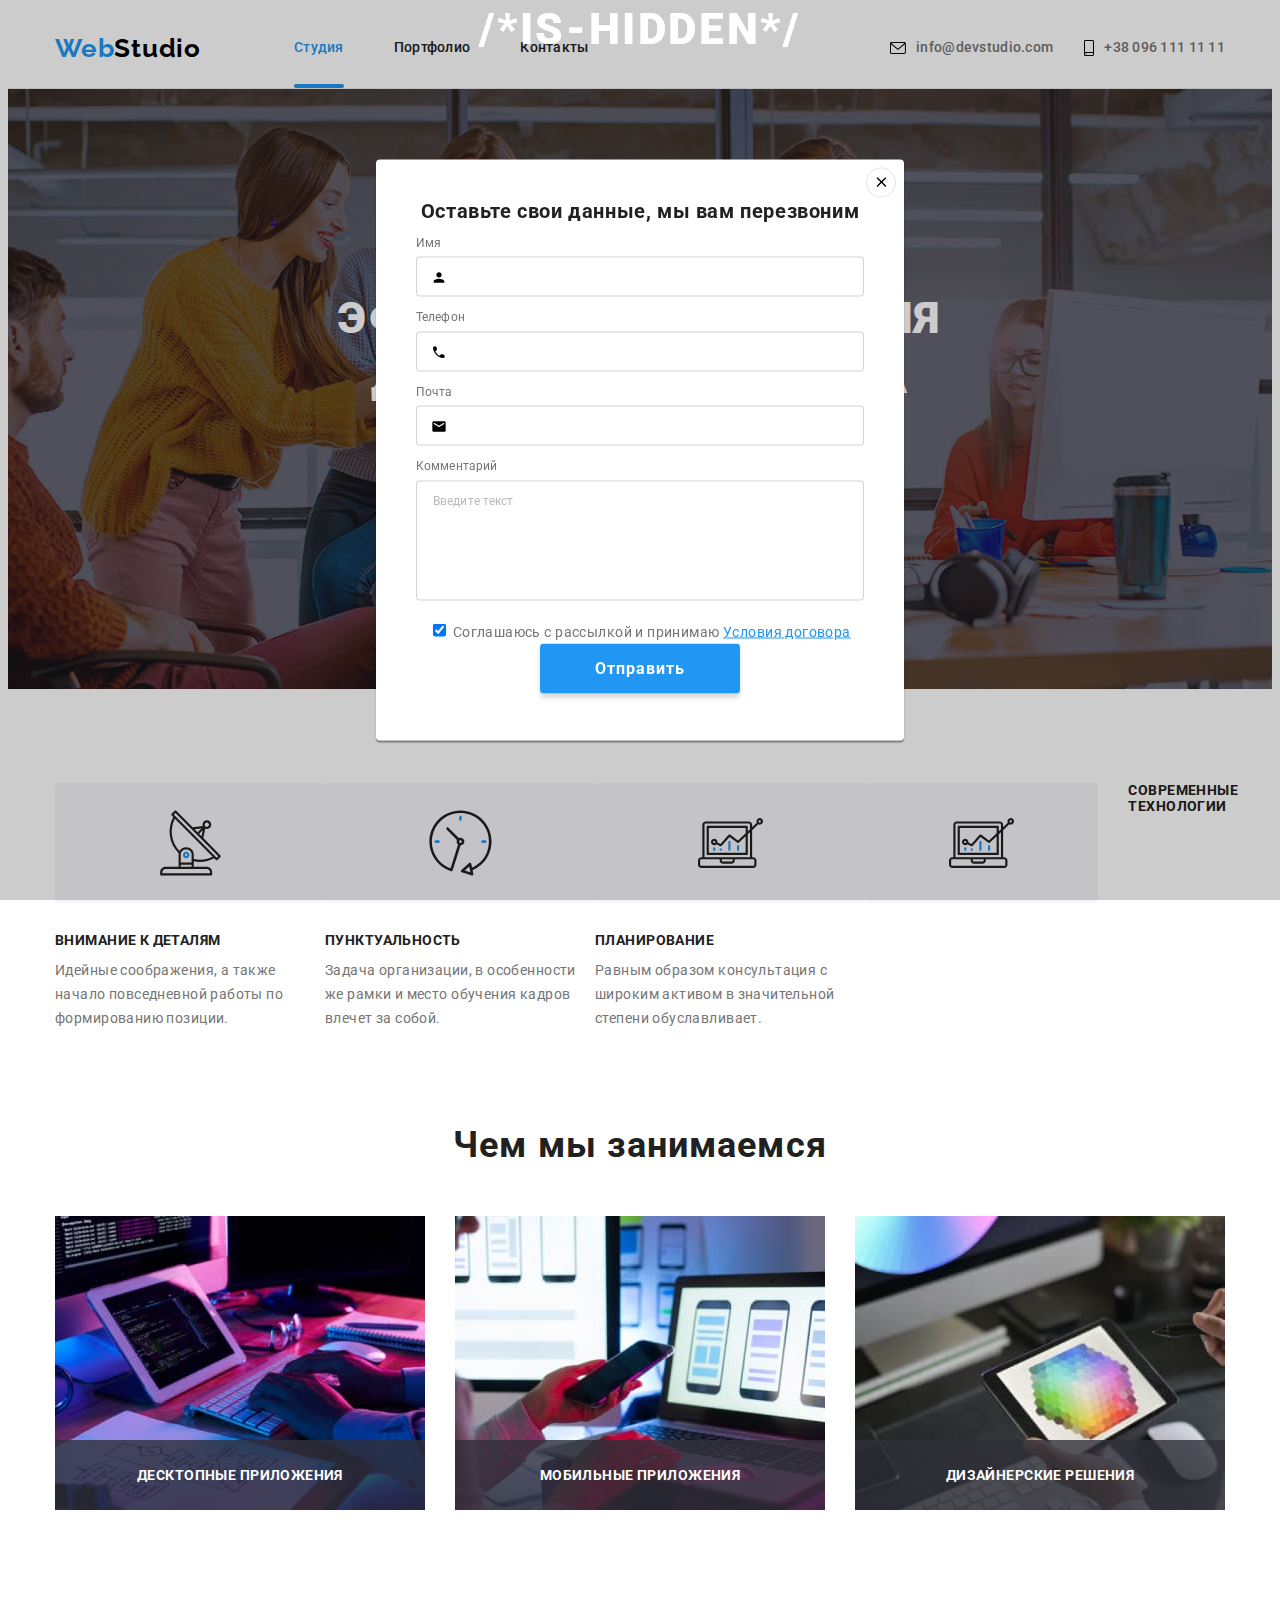
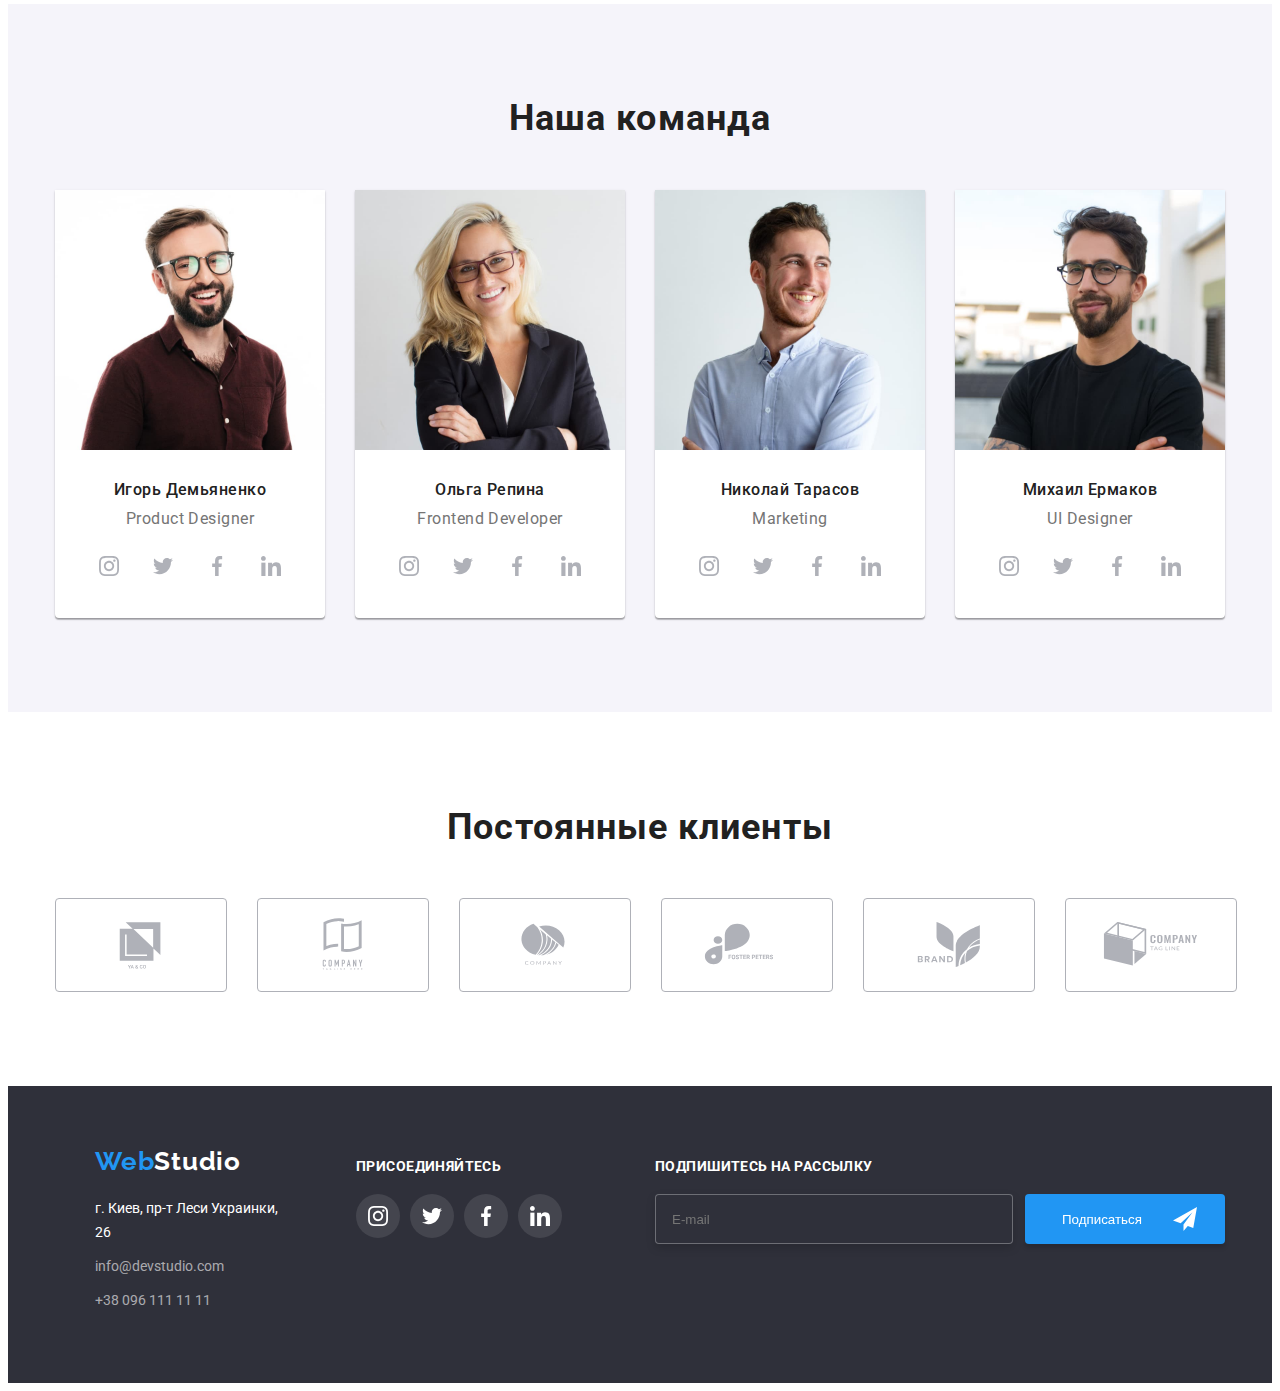
==== index.html @ cdf01e42 "11/07/22" ====
<!DOCTYPE html>
<html lang="ru">
  <head>
    <meta charset="UTF-8" />
    <meta http-equiv="X-UA-Compatible" content="IE=edge" />
    <meta name="viewport" content="width=device-width, initial-scale=1.0" />
    <title>Студия</title>
    <link
      rel="stylesheet"
      href="https://cdnjs.cloudflare.com/ajax/libs/modern-normalize/1.1.0/modern-normalize.min.css"
      integrity="sha512-wpPYUAdjBVSE4KJnH1VR1HeZfpl1ub8YT/NKx4PuQ5NmX2tKuGu6U/JRp5y+Y8XG2tV+wKQpNHVUX03MfMFn9Q=="
      crossorigin="anonymous"
      referrerpolicy="no-referrer"
    />
    <link rel="stylesheet" type="text/css" href="./css/styles.css" />
    <link
      href="https://fonts.googleapis.com/css2?family=Raleway:wght@700&family=Roboto:wght@400;500;700;900&display=swap"
      rel="stylesheet"
    />
    <link
      href="https://fonts.googleapis.com/css2?family=Raleway:wght@700&display=swap"
      rel="stylesheet"
    />
    <link
      href="https://fonts.googleapis.com/css2?family=Roboto:wght@900&display=swap"
      rel="stylesheet"
    />
  </head>
  <body class="design-list body-fonts">
    <header class="roof">
      <div class="container f-lab">
        <a lang="en" class="logo" href="./index.html"
          >Web<span class="studio-black">Studio</span>
        </a>

        <nav class="site-nav">
          <ul class="design-nav">
            <li class="current-link item-link">
              <a class="link-hi" href="index.html">Студия</a>
            </li>
            <li class="item-link">
              <a class="link-hi" href="./portfolio.html">Портфолио</a>
            </li>
            <li class="item-link">
              <a class="link-hi" href="">Контакты</a>
            </li>
          </ul>
        </nav>
        <div class="site-nav-right">
          <ul class="f-lab">
            <li>
              <div>
                <a class="site-nav-mail f-lab" href="mailto:info@devstudio.com">
                  <svg class="icon-mail" width="16" height="12">
                    <use href="./images/icons.svg#icon-envelope"></use></svg
                  >info@devstudio.com</a
                >
              </div>
            </li>
            <li>
              <div>
                <a
                  class="site-nav-right-tel site-nav-tel f-lab"
                  href="tel:+380961111111"
                  ><svg class="icon-phone" width="10" height="16">
                    <use href="./images/icons.svg#icon-smartphone"></use></svg
                  >+38 096 111 11 11</a
                >
              </div>
            </li>
          </ul>
        </div>
      </div>
    </header>
    <main>
      <section class="hero">
        <h1 class="head-hero">Эффективные решения для вашего бизнеса</h1>
        <button class="btn" data-modal-open type="button">
          Заказать услугу
        </button>
        <div class="backdrop" data-modal> /*is-hidden*/
          <div class="hero-modal">
<div class="form-header">
            <strong>Оставьте свои данные, мы вам перезвоним</strong>
            </div>
            <form  autocomplete="off" method="POST" action="">
              <div class="form-title form-field">
              
  <label class="" for="name">Имя</label>
<input class="form-input" type="text" name="name" id="name"/>
<span class="item">
    <svg class="icon-custom" width="16" height="16"> 
    <use href="./images/icons.svg#icon-person"></use>
    </svg>
  </span>
</div>
<div class="form-title form-field">
              <label for="name">Телефон</label>
  
  <input class="form-input" type="phone" name="phone" id="phone"/>
<span class="item">
    <svg class="icon-custom" width="16" height="16"> 
    <use href="./images/icons.svg#icon-phone-form"></use>
    </svg>
  </span>
</div>
<div class="form-title form-field">
              <label for="name">Почта</label>
  
  <input class="form-input" type="email" name="email" id="email"/>
<span class="item">
    <svg class="icon-custom" width="16" height="16"> 
    <use href="./images/icons.svg#icon-email-form"></use>
    </svg>
  </span>
</div>

  
<div class="form-title form-field">
              <label for="name">Комментарий</label>
  
  <textarea class="form-input-comment" name="feedback" rows="8" placeholder="Введите текст"></textarea>
</div>

<div class="form-checkbox">
<label class="label" for="policy">
  <input class="checkbox" type="checkbox" name="policy" id="policy" checked/>
  
 <!-- <svg class="" width="16" height="16"> -->
 <!-- <use class="icon-off" href="./images/icons.svg#icon-chekbox"></use> -->
 <!-- <use class="icon-on" href="./images/icons.svg#icon-icon-fly"></use> -->
<!-- </svg> -->
Соглашаюсь с рассылкой и принимаю 
                <a class="link-agreement" href="">Условия договора</a>
              </label>

<div  >
<button class="btn-send" type="submit">Отправить</button>
</div>
              </form>

          <button class="hero-modal-clsbtn" data-modal-close type="button">
              <svg class="close-action" width="18" height="18">
                <use href="./images/icons.svg#icon-close-black"></use>
              </svg>
            </button>
          </div>
        </div>
      </section>
      <section class="section-min">
        <div class="container">
          <h2 class="visually-hidden">Наши преимущества</h2>
          <ul class="benefits benefits-main benefits-f">
            <li class="benefits-item">
              <div class="prgrf">
                <div class="icon-block">
                  <svg class="picture" width="65" height="70">
                    <use href="./images/icons.svg#icon-antenna"></use>
                  </svg>
                </div>
                <h3 class="header3">Внимание к деталям</h3>
                <p>
                  Идейные соображения, а также начало повседневной работы по
                  формированию позиции.
                </p>
              </div>
            </li>
            <li class="benefits-item">
              <div class="prgrf">
                <div class="icon-block">
                  <svg class="picture" width="65" height="70">
                    <use href="./images/icons.svg#icon-clock"></use>
                  </svg>
                </div>
                <h3 class="header3">Пунктуальность</h3>
                <p>
                  Задача организации, в особенности же рамки и место обучения
                  кадров влечет за собой.
                </p>
              </div>
            </li>
            <li>
              <div class="prgrf">
                <div class="icon-block">
                  <svg class="picture" width="65" height="70">
                    <use href="./images/icons.svg#icon-diagram"></use>
                  </svg>
                </div>
                <h3 class="header3">Планирование</h3>
                <p>
                  Равным образом консультация с широким активом в значительной
                  степени обуславливает.
                </p>
              </div>
            </li>
            <li class="benefits-item">
              <div class="icon-block">
                <svg class="picture" width="65" height="70">
                  <use href="./images/icons.svg#icon-diagram"></use>
                </svg>
              </div>
              <h3 class="header3">Современные технологии</h3>
              <div class="prgrf">
                <p>
                  Значимость этих проблем настолько очевидна, что реализация
                  плановых заданий.
                </p>
              </div>
            </li>
          </ul>
        </div>
      </section>

      <section class="section">
        <div class="container">
          <h2 class="work2">Чем мы занимаемся</h2>
          <ul class="f-lab work-f">
            <li class="wert version">
              <a href=""
                ><img
                  class="img-block"
                  src="./images/algoritm-table.jpg"
                  alt="Работа алгоритм"
                  width="370"
                  height="294"
              /></a>
              <div class="work-item">
                <p class="business-text">Десктопные приложения</p>
              </div>
            </li>
            <li class="wert version">
              <a href=""
                ><img
                  class="img-block"
                  src="./images/mobile-design.jpg"
                  alt="Мобильные приложения"
                  width="370"
                  height="294"
              /></a>
              <div class="work-item">
                <p class="business-text">Мобильные приложения</p>
              </div>
            </li>
            <li class="wert version">
              <a href=""
                ><img
                  class="img-block"
                  src="./images/design-color.jpg"
                  alt="Дизайн"
                  width="370"
                  height="294"
              /></a>
              <div class="work-item">
                <p class="business-text">Дизайнерские решения</p>
              </div>
            </li>
          </ul>
        </div>
      </section>

      <section class="section-staff back">
        <div class="container">
          <h2 class="work2 personal-hdr">Наша команда</h2>
          <ul class="work3 position personal">
            <li class="personal-item">
              <img
                class="personal-img"
                src="./images/product-designer-stuff.jpg"
                alt="Фото дизайнера"
                width="270"
                height="260"
              />
              <div class="advice">
                <h3 class="personal-name">Игорь Демьяненко</h3>
                <p class="personal-position" lang="en">Product Designer</p>

                <ul class="social-webs">
                  <li class="social-link">
                    <a
                      class="links-s"
                      href=""
                      target="_blank"
                      rel="noopener noreferrer"
                      aria-label="instagram"
                    >
                      <svg class="pic" width="20" height="20">
                        <use href="./images/icons.svg#icon-instagram"></use>
                      </svg>
                    </a>
                  </li>
                  <li>
                    <a
                      class="links-s"
                      href=""
                      target="_blank"
                      rel="noopener noreferrer"
                      aria-label="twitter"
                    >
                      <svg class="pic" width="20" height="20">
                        <use href="./images/icons.svg#icon-twitter"></use>
                      </svg>
                    </a>
                  </li>
                  <li>
                    <a
                      class="links-s"
                      href=""
                      target="_blank"
                      rel="noopener noreferrer"
                      aria-label="facebook"
                    >
                      <svg class="pic" width="20" height="20">
                        <use href="./images/icons.svg#icon-facebook"></use>
                      </svg>
                    </a>
                  </li>
                  <li>
                    <a
                      class="links-s"
                      href=""
                      target="_blank"
                      rel="noopener noreferrer"
                      aria-label="linkedin"
                    >
                      <svg class="pic" width="20" height="20">
                        <use href="./images/icons.svg#icon-linkedin"></use>
                      </svg>
                    </a>
                  </li>
                </ul>
              </div>
            </li>

            <li class="personal-item">
              <img
                class="personal-img"
                src="./images/frontend-developer-stuff.jpg"
                alt="Фото разработчика"
                width="270"
                height="260"
              />
              <div class="advice">
                <h3 class="personal-name">Ольга Репина</h3>
                <p class="personal-position" lang="en">Frontend Developer</p>

                <ul class="social-webs">
                  <li class="social-link">
                    <a
                      class="links-s"
                      href=""
                      target="_blank"
                      rel="noopener noreferrer"
                      aria-label="instagram"
                    >
                      <svg class="pic" width="20" height="20">
                        <use href="./images/icons.svg#icon-instagram"></use>
                      </svg>
                    </a>
                  </li>
                  <li>
                    <a
                      class="links-s"
                      href=""
                      target="_blank"
                      rel="noopener noreferrer"
                      aria-label="twitter"
                    >
                      <svg class="pic" width="20" height="20">
                        <use href="./images/icons.svg#icon-twitter"></use>
                      </svg>
                    </a>
                  </li>
                  <li>
                    <a
                      class="links-s"
                      href=""
                      target="_blank"
                      rel="noopener noreferrer"
                      aria-label="facebook"
                    >
                      <svg class="pic" width="20" height="20">
                        <use href="./images/icons.svg#icon-facebook"></use>
                      </svg>
                    </a>
                  </li>
                  <li>
                    <a
                      class="links-s"
                      href=""
                      target="_blank"
                      rel="noopener noreferrer"
                      aria-label="linkedin"
                    >
                      <svg class="pic" width="20" height="20">
                        <use href="./images/icons.svg#icon-linkedin"></use>
                      </svg>
                    </a>
                  </li>
                </ul>
              </div>
            </li>
            <li class="personal-item">
              <img
                class="personal-img"
                src="./images/marketing-stuff.jpg"
                alt="Фото сотрудника"
                width="270"
                height="260"
              />
              <div class="advice">
                <h3 class="personal-name">Николай Тарасов</h3>
                <p class="personal-position" lang="en">Marketing</p>

                <ul class="social-webs">
                  <li class="social-link">
                    <a
                      class="links-s"
                      href=""
                      target="_blank"
                      rel="noopener noreferrer"
                      aria-label="instagram"
                    >
                      <svg class="pic" width="20" height="20">
                        <use href="./images/icons.svg#icon-instagram"></use>
                      </svg>
                    </a>
                  </li>
                  <li>
                    <a
                      class="links-s"
                      href=""
                      target="_blank"
                      rel="noopener noreferrer"
                      aria-label="twitter"
                    >
                      <svg class="pic" width="20" height="20">
                        <use href="./images/icons.svg#icon-twitter"></use>
                      </svg>
                    </a>
                  </li>
                  <li>
                    <a
                      class="links-s"
                      href=""
                      target="_blank"
                      rel="noopener noreferrer"
                      aria-label="facebook"
                    >
                      <svg class="pic" width="20" height="20">
                        <use href="./images/icons.svg#icon-facebook"></use>
                      </svg>
                    </a>
                  </li>
                  <li>
                    <a
                      class="links-s"
                      href=""
                      target="_blank"
                      rel="noopener noreferrer"
                      aria-label="linkedin"
                    >
                      <svg class="pic" width="20" height="20">
                        <use href="./images/icons.svg#icon-linkedin"></use>
                      </svg>
                    </a>
                  </li>
                </ul>
              </div>
            </li>
            <li class="personal-item">
              <img
                class="personal-img"
                src="./images/ui-designer-stuff.jpg"
                alt="Фото дизайнера"
                width="270"
                height="260"
              />
              <div class="advice">
                <h3 class="personal-name">Михаил Ермаков</h3>
                <p class="personal-position" lang="en">UI Designer</p>

                <ul class="social-webs">
                  <li class="social-link">
                    <a
                      class="links-s"
                      href=""
                      target="_blank"
                      rel="noopener noreferrer"
                      aria-label="instagram"
                    >
                      <svg class="pic" width="20" height="20">
                        <use href="./images/icons.svg#icon-instagram"></use>
                      </svg>
                    </a>
                  </li>
                  <li>
                    <a
                      class="links-s"
                      href=""
                      target="_blank"
                      rel="noopener noreferrer"
                      aria-label="twitter"
                    >
                      <svg class="pic" width="20" height="20">
                        <use href="./images/icons.svg#icon-twitter"></use>
                      </svg>
                    </a>
                  </li>
                  <li>
                    <a
                      class="links-s"
                      href=""
                      target="_blank"
                      rel="noopener noreferrer"
                      aria-label="facebook"
                    >
                      <svg class="pic" width="20" height="20">
                        <use href="./images/icons.svg#icon-facebook"></use>
                      </svg>
                    </a>
                  </li>
                  <li>
                    <a
                      class="links-s"
                      href=""
                      target="_blank"
                      rel="noopener noreferrer"
                      aria-label="linkedin"
                    >
                      <svg class="pic" width="20" height="20">
                        <use href="./images/icons.svg#icon-linkedin"></use>
                      </svg>
                    </a>
                  </li>
                </ul>
              </div>
            </li>
          </ul>
        </div>
      </section>
      <section class="section">
        <div class="container">
          <h2 class="hdr-main">Постоянные клиенты</h2>

          <ul class="clients-main">
            <li class="client-list">
              <a class="client-link" href="" target="_blank">
                <svg class="picture-client" width="106" height="60">
                  <use href="./images/icons.svg#icon-client1"></use>
                </svg>
              </a>
            </li>
            <li class="client-list">
              <a class="client-link" href="" target="_blank">
                <svg class="picture-client" width="106" height="60">
                  <use href="./images/icons.svg#icon-client2"></use>
                </svg>
              </a>
            </li>
            <li class="client-list">
              <a class="client-link" href="" target="_blank">
                <svg class="picture-client" width="106" height="60">
                  <use href="./images/icons.svg#icon-client3"></use>
                </svg>
              </a>
            </li>
            <li class="client-list">
              <a class="client-link" href="" target="_blank">
                <svg class="picture-client" width="106" height="60">
                  <use href="./images/icons.svg#icon-client4"></use>
                </svg>
              </a>
            </li>
            <li class="client-list">
              <a class="client-link" href="" target="_blank">
                <svg class="picture-client" width="106" height="60">
                  <use href="./images/icons.svg#icon-client5"></use>
                </svg>
              </a>
            </li>
            <li class="client-list">
              <a class="client-link" href="" target="_blank">
                <svg class="picture-client" width="106" height="60">
                  <use href="./images/icons.svg#icon-client6"></use>
                </svg>
              </a>
            </li>
          </ul>
        </div>
      </section>
    </main>
    <footer class="footer">
      <div class="container">
        <ul class="footer-line">
          <li>
            <div class="footer-left">
              <div class="logo-f" lang="en">
                <a class="logo" href="./index.html"
                  >Web<span class="studio-white">Studio</span></a
                >
              </div>
              <div class="adress-link">
                <address>
                  <a href="" target="_blank" rel="noopener noreferrer"
                    >г. Киев, пр-т Леси Украинки, 26</a
                  >
                </address>
                <div class="email-tel">
                  <a href="mailto:info@devstudio.com">info@devstudio.com</a>
                  <a href="tel:+380961111111">+38 096 111 11 11</a>
                </div>
              </div>
            </div>
          </li>
          <li>
            <div class="footer-right">
              <p class="common">Присоединяйтесь</p>
              <ul class="social-webs">
                <li class="social-link">
                  <a
                    class="links-sf"
                    href=""
                    target="_blank"
                    rel="noopener noreferrer"
                    aria-label="instagram"
                  >
                    <svg class="pic-f" width="20" height="20">
                      <use href="./images/icons.svg#icon-instagram"></use>
                    </svg>
                  </a>
                </li>
                <li>
                  <a
                    class="links-sf"
                    href=""
                    target="_blank"
                    rel="noopener noreferrer"
                    aria-label="twitter"
                  >
                    <svg class="pic-f" width="20" height="20">
                      <use href="./images/icons.svg#icon-twitter"></use>
                    </svg>
                  </a>
                </li>
                <li>
                  <a
                    class="links-sf"
                    href=""
                    target="_blank"
                    rel="noopener noreferrer"
                    aria-label="facebook"
                  >
                    <svg class="pic-f" width="20" height="20">
                      <use href="./images/icons.svg#icon-facebook"></use>
                    </svg>
                  </a>
                </li>
                <li>
                  <a
                    class="links-sf"
                    href=""
                    target="_blank"
                    rel="noopener noreferrer"
                    aria-label="linkedin"
                  >
                    <svg class="pic-f" width="20" height="20">
                      <use href="./images/icons.svg#icon-linkedin"></use>
                    </svg>
                  </a>
                </li>
              </ul>
            </div>
          </li>
          <li>
            <div class="footer-subscription">
              <p class="common">Подпишитесь на рассылку</p>
              <form class="form-subscription">
                <div  class="footer-right-end">
                <label>
                  <input
                    class="window-mail"
                    type="email"
                    name="email"
                    placeholder="E-mail"
                  />
                </label>
                <div class="check">
                <button class="flyer" type="submit"><span class="checker">Подписаться</span></button>
                <svg class="icon-flyer" width="24" height="24">
                  <use href="./images/icons.svg#icon-icon-send"></use>
                </div>
                </svg>
                </div>
              </form>
            </div>
          </li>
        </ul>
      </div>
    </footer>
    <script src="./js/modal.js"></script>
  </body>
</html>
---- css/styles.css ----
/*Var*/
:root{--b-color: #2196F3;
--f-color: #2F303A;
--gr-color: #757575;
--indent: 30px;}
/*common*/
/*сброс стилей*/

*,
*::before,
*::after {
box-sizing: border-box;}

    h1,
    h2,
    h3,
    h4,
    p,
    ul
    {margin: 0;
    }
    
.img{
    display:block;
    max-width:100%;
    height: auto;}

.container {
    width: 1200px;
    padding-left: 15px;
    padding-right: 15px;
    margin-left: auto;
    margin-right: auto;
}
.section{
    padding-bottom: 94px;
    padding-top:94px;
}

.visually-hidden {
position: absolute;
width: 1px;
height: 1px;
margin: -1px;
border: 0;
padding: 0;
white-space: nowrap;
clip-path: inset(100%);
clip: rect(0 0 0 0);
overflow: hidden;
    }

/*Main*/
.f-lab{
    display:flex;

    margin: 0 auto;
    align-items: center;
}

.roof {
    background: #FFFFFF;
    font-family: Roboto;
    font-size: 14px;
    font-weight: 500;
    line-height: 1.14;
    letter-spacing: 0.02em;
    text-align: left; /*?*/
    border-bottom: 1px solid #ECECEC;
}

.design-list li {
   
    padding: 0;
    list-style-type: none;
}
.design-nav{
    display:flex;
    margin:0;
    padding-left:93px;
    }
.design-nav>.item-link:not(:last-child){margin-right: 50px;}
.item-link{
    position:relative;
   }
.link-hi::after{
    content: "";
    width:100%;
    height: 4px;
    border-radius: 2px;
    background-color:transparent;
    /*align-items: center;*/
    position:absolute;
    bottom:0;
    left:0;

    transition-property: background-color;
    transition-duration: 250ms;
    transition-timing-function: cubic-bezier(0.4, 0, 0.2, 1);
}
.link-hi:hover.link-hi::after,.link-hi:focus.link-hi::after{
background-color: rgba(33, 150, 243, 1);
}
.current-link .link-hi::after{
    background-color: rgba(33, 150, 243, 1);
}

.link-hi{
    display:flex;
    padding-top: 32px;
    padding-bottom: 32px;
}
.site-nav a {
    color: #212121;
    text-decoration: none;

    transition-property: color;
    transition-duration: 250ms;
    transition-timing-function: cubic-bezier(0.4, 0, 0.2, 1);
}

.site-nav a:hover,
.site-nav a:focus {
    color: var(--b-color);
    text-decoration: none;
}


.site-nav-right a {
    color: var(--gr-color);
    text-decoration: none;

    transition-property: color, fill;
    transition-duration: 250ms;
    transition-timing-function: cubic-bezier(0.4, 0, 0.2, 1);
}


.site-nav-right a:hover,
.site-nav-right a:focus {
    color: #2196F3;
    text-decoration: none;
}

.site-nav-right a:hover .icon-mail{
fill: rgba(33, 150, 243, 1);
}
.site-nav-right a:focus .icon-mail {
    fill: rgba(33, 150, 243, 1);
}
.site-nav-right a:hover .icon-phone {
    fill: rgba(33, 150, 243, 1);
}
.site-nav-right a:focus .icon-phone {
    fill: rgba(33, 150, 243, 1);
}
/*.icon-mail:hover,
.icon-mail:focus,
.icon-phone:hover,
.icon-phone:focus {
    fill: rgba(33, 150, 243, 1);
}*/

.site-nav-right{
margin-left: auto;
margin-right: 0;
}/*?*/
.site-nav-right-tel{
    
    margin-left:31px;
}
.current-link a {
    color: var(--b-color);
}

.f-lab li  {
align-items: center;

}
.site-nav {
    display: flex;
    }

.icon-mail {
    margin-right: 10px;

    transition-property: fill;
    transition-duration: 250ms;
    transition-timing-function: cubic-bezier(0.4, 0, 0.2, 1);
}

.icon-phone {
    margin-right: 10px;

    transition-property: fill;
    transition-duration: 250ms;
    transition-timing-function: cubic-bezier(0.4, 0, 0.2, 1);
}
/*.site-nav-tel::before{
display:inline-block;
content:"";
width: 10px;
height: 16px;
margin-right: 10px;

background-image: url("../images/smartphone.svg");
background-size: contain;

}

.site-nav-mail::before{
display:inline-block;
content:"";
width: 16px;
height: 12px;
margin-right: 10px;
background-image: url("../images/envelope.svg");
background-size: contain;
}
.site-nav-mail:hover{
fill: currentColor;
}
.site-nav-tel::before{
    fill: rgba(33, 150, 243, 1);
} */


.center{
    display:flex;
    align-items: center;
    justify-content: center;
}
.logo {
    
    
    margin-right: 0;
    margin-left: 0;

    text-decoration: none;
    font-family: 'Raleway';
    font-style: normal;
    font-weight: 700;
    font-size: 26px;
    line-height: 1.19;
    letter-spacing: 0.03em;
    color: #2196F3;
}

.studio-black {
    color: #000;
}

.studio-white {
    color: #ffffff;
}

.body-fonts {
    font-family: 'Roboto';
    font-weight: 400;
    color: var(--gr-color);
}
.head-hero{
    font-family: 'Roboto';
    font-style: normal;
    font-weight: 900;
    font-size: 44px;
    line-height: 1.36;
    width: 696px;
    margin-left: auto;
    margin-right: auto;
}
.hero{
    max-width: 1600px;
    height: 600px;
    margin-left: auto;
    margin-right: auto;
    padding-top:200px;
    padding-bottom:200px;
    background-size: cover;
    background-position: center;
    background-repeat: no-repeat;
    
    background-image: linear-gradient(to right, rgba(47, 48, 58, 0.4), rgba(47, 48, 58, 0.4)), url('../images/bgimg.png');
    /*background-image: url('../images/bgimg.png');*/
    background-color: var(--f-color);
    
    
    

    color: #FFFFFF;
    font-style: normal;
    font-weight: 900;
    font-size: 44px;
    line-height: 1.36;
    text-align: center;
    letter-spacing: 0.06em;
    text-transform: uppercase;
    }

.btn {
    display: block;
    margin-top:30px;
    margin-bottom: 0;
    margin-left: auto;
    margin-right: auto;
    min-width: 200px;
    height: 50px;
    box-shadow: 0px 4px 4px rgba(0, 0, 0, 0.15);
    border-radius: 4px;
    padding: 10px 32px;
    border-color: transparent;

    background-color: var(--b-color);
    font-family: 'Roboto';
    font-style: normal;
    font-weight: 700;
    font-size: 16px;
    line-height: 1.88;
    align-items: center;
    text-align: center;
    
    letter-spacing: 0.06em;
    color: #FFFFFF;
    cursor: pointer;
}
.backdrop{
    position:fixed;
    left:0;
    top:0;
    width: 100%;
    height: 100%;
    background-color: rgba(0, 0, 0, 0.2);
    opacity: 1;
    transition: opacity 250ms cubic-bezier(0.4, 0, 0.2, 1);
}

.hero-modal{
    display: inline-flex;
    flex-direction: column;
    /*justify-content: center;*/
    align-items:center;
    position:absolute;
    left:50%;
    top:50%;
    padding: 40px;
    transform: translate(-50% ,-50%);
    width: 528px;
    height: 581px;
    background-color: rgba(255, 255, 255, 1);;
    border-radius: 4px;
    box-shadow: 0px 1px 3px rgba(0, 0, 0, 0.12), 0px 1px 1px rgba(0, 0, 0, 0.14), 0px 2px 1px rgba(0, 0, 0, 0.2);
    z-index: 10;
    transform: translate(-50%, -50%) scale(1);
    transition: transform 250ms cubic-bezier(0.4, 0, 0.2, 1);
}

.form-input{
    font-family: 'Roboto';
        font-style: normal;
        font-weight: 400;
        font-size: 14px;
        line-height: 16px;
        letter-spacing: 0.01em;
    width: 448px;
    height: 40px;
    border: 1px solid rgba(33, 33, 33, 0.2);
    border-radius: 4px;
    padding-top:12px;
    padding-bottom:12px;    
    padding-left: 42px;
}
.item{
    transition-property: fill;
        transition-duration: 250ms;
        transition-timing-function: cubic-bezier(0.4, 0, 0.2, 1);
}
.form-input:hover+.item{
    fill:rgba(33, 150, 243, 1);
    
}
.form-input:hover,.form-input:focus{
    cursor: pointer;
}
.form-input-comment{
    width: 448px;
        height: 120px;
        border: 1px solid rgba(33, 33, 33, 0.2);
        border-radius: 4px;
        padding: 0;
        resize: none;
        padding: 12px 16px;
        font-family: 'Roboto';
            font-style: normal;
            font-weight: 400;
            font-size: 14px;
            line-height: 16px;
            letter-spacing: 0.01em;
}
.form-input-comment::placeholder{
    font-family: 'Roboto';
        font-style: normal;
        font-weight: 400;
        font-size: 12px;
        line-height: 14px;
        letter-spacing: 0.01em;
    
        color: rgba(117, 117, 117, 0.5);
}
.form-field{
    display: flex;
    flex-direction: column;
    margin-top: 10px;}

.form-title label{
    display: block;
    font-family: 'Roboto';
    font-style: normal;
    font-weight: 400;
    font-size: 12px;
    line-height: 1.7;
    
    text-transform:none;
    text-align: left;
    letter-spacing: 0.01em;
    padding-bottom: 4px;
    color: #757575;
}
.form-checkbox{
    display: inline-block;
    margin-top: 20px;
    font-family: 'Roboto';
    font-style: normal;
    font-weight: 400;
    font-size: 14px;
    line-height: 1.7;
        
    text-transform: none;
    letter-spacing: 0.03em;
    
    color: #757575;
}
.label{
    display:inline-block;
    align-items: center;
    justify-content: center;
}
.checkbox{}

.checkbox-icon{
    display:inline-block;
    width: 16px;
    height: 16px;
background-image: url("../images/icons.svg#icon-chekbox");
background-size:contain;
background-origin: border-box;

}
.check-input-on{
    display:inline-flex;
    align-items: center;
    justify-content: center;
}
.check-input-on:cheked~.icon-on{
    background-color: transparent;
}
.item{
    display: inline-flex;
    align-items: center;
    justify-content: center;
    position: relative;
}    
.icon-custom {
    position: absolute;
    top: -27px;
    left: 15px;
}



.link-agreement {
    color: rgba(33, 150, 243, 1)
}
.btn-send{
    
    width: 200px;
        height: 50px;
        left: 700px;
        top: 712px;
    padding: 0;
    
        background: #2196F3;
        box-shadow: 0px 4px 4px rgba(0, 0, 0, 0.15);
        border-radius: 4px;
        font-family: 'Roboto';
            font-style: normal;
            font-weight: 700;
            font-size: 16px;
            line-height: 30px;
            /* identical to box height, or 188% */
        
            border-color: transparent;
            letter-spacing: 0.06em;
        
            color: #FFFFFF;
}
.btn-send:hover,.btn-send:focus{
    cursor: pointer;
}
.backdrop.is-hidden .hero-modal{
    transform: translate(-50%, -50%) scale(0.5);
    }
.form-header strong{
    display: block;

    font-family: 'Roboto';
    font-style: normal;
    font-weight: 700;
    font-size: 20px;
    line-height: 23px;
    text-align: center;
    color:rgba(33, 33, 33, 1);
    text-transform:none;
    letter-spacing: 0.03em;
    }
.hero-modal-clsbtn{
    position:absolute;
    top:8px;
    right:8px;

    display: flex;
    align-items: center;
    justify-content: center;
    width:30px;
    height:30px;
    border-radius:50%;
    border: 1px solid rgba(0, 0, 0, 0.1);
    background: #FFFFFF;
    cursor: pointer;

}
.close-action{
    transition-property: fill;
    transition-duration: 250ms;
    transition-timing-function: cubic-bezier(0.4, 0, 0.2, 1);
}
.hero-modal-clsbtn:hover .close-action{
    fill:rgba(33, 150, 243, 1);
}

.backdrop.is-hidden{
    visibility: hidden;
    opacity: 0;
    pointer-events:none;
}
.header3{
    margin-bottom:10px;
}
.section-min{
    padding-top: 94px;
    padding-bottom: 0;
}
.benefits-f{
    display:flex;
    padding-left: 0;
    padding-right:0;
    justify-content: space-between;
}
.benefits-item {
    display:flex;
    margin-left:0;
    

}
.icon-block{
    display:flex;
    align-items: center;
    justify-content: center;
    margin-right: 30px;
    height: 120px;
    width: 270px;
    background-color: rgba(245, 244, 250, 1);
    margin-bottom: 30px;
    border-radius:4px;
    object-fit: cover;
}
.icon-block:last-child{
    margin-right: 0;
}
.picture{
    margin-right: auto;
    margin-left: auto;
    
}
/*.benefits.item::before{
    display: block;
    content: "";
    height: 120px;
    background-image: url("./images/antenna1.svg");
    background-size: contain;
    background-repeat: no-repeat;
    background-position:center;
    border-radius: 4px;
    background-color:rgba(245, 244, 250, 1) ;
}*/
.benefits h3 {
    color: #212121;
    font-style: normal;
    font-weight: 700;
    font-size: 14px;
    line-height: 1.14;
    letter-spacing: 0.03em;
    text-transform: uppercase;
}

.benefits-main p {
    font-style: normal;
    font-size: 14px;
    line-height: 1.71;
    letter-spacing: 0.03em;
    color: var(--gr-color);
}
.prgrf {
    margin-left: 0;
    display: block;
    
    width: 270px;}
 
.visually-hidden{
width: 1px;
height: 1px;
margin: -1px;
padding: 0;
overflow: hidden;
border: 0;
clip: rect(0 0 0 0);
}





/*setka*/
/*.work-list{
    --items:3;
    --indent:30px;
}
.work-f{
    display: flex;
    flex-wrap: wrap;
    margin: calc (-1 * var (--indent) / 2);
}
.work-f-item{
    flex-basis: calc (100% - var (--indent) * var (--items) / var (--items));
    margin: calc (var (--indent) / 2);

}*/
/*.section-work {
    display: block;
    padding-top: 27px;
    padding-bottom: 94px;
    margin:0;
}*/

.work-f{
display:flex;
padding: 0;

}
.wert{
    display:block;
    margin-right: 30px;
    z-index: -1;
}
.wert:last-child {
    margin-right: 0;}    

.version {
    position: relative;
    flex-basis: calc(100% / 2 - 30px);
}

.work-item {
    display: flex;

    position: absolute;
    left: 0;
    bottom: 0;
    align-items: center;
    justify-content: center;
    width: 370px;
    height: 70px;
background-color:rgba(47, 48, 58, 0.8); ;
}
.img-block{
    display:block;
}
.business-text{
    margin:0;
    font-family: 'Roboto';
    padding-bottom: 0;
    font-style: normal;
    font-weight: 700;
    font-size: 14px;
    line-height: 16px;
    text-align: center;
    letter-spacing: 0.03em;
    text-transform: uppercase;
    color: rgb(252, 252, 252);
}

.work2 {
    display:block;
    padding-top:0;
    margin-bottom: 50px;
    padding-left:auto;
    padding-right:auto;
    
    font-style: normal;
    font-weight: 700;
    font-size: 36px;
    line-height: 1.16;
    text-align: center;
    letter-spacing: 0.03em;
    color: #212121;
}


.work3 h3 {
    font-style: normal;
    font-weight: 500;
    font-size: 16px;
    line-height: 1.19;
    text-align: center;
    letter-spacing: 0.03em;
    color: #212121;
}







.back {
    background-color: #F5F4FA;
    }
    
.section-staff{
    
    padding-top: 94px;
    padding-bottom: 94px;
    
}
.personal-hdr{
    display: block;
    
    margin-bottom: 50px;
    min-width: 264px;
    margin-left: auto;
    margin-right: auto;
}
.personal{
    display:flex;
    margin:0;
    padding: 0;
    
    
}
.personal-item{
    display:block;
    
    background: #FFFFFF;
    box-shadow: 0px 1px 3px rgba(0, 0, 0, 0.12), 0px 1px 1px rgba(0, 0, 0, 0.14), 0px 2px 1px rgba(0, 0, 0, 0.2);
    border-radius: 0px 0px 4px 4px;
    flex-basis: 270px;
}
.personal-item:not(:last-child){
    margin-right: 30px;
}
.advice{
    padding-top: 30px;
    padding-bottom: 30px;
}
.personal-name{
    display:block;
    
    padding-bottom: 10px;
    padding-left: auto;
    padding-right: auto;
}
.personal-position{
    display: block;
        
    padding-bottom: 16px;
    padding-left: auto;
    padding-right: auto;
}
.personal-img{
    display:block;
    
   
}
.position p {
    font-style: normal;
    font-size: 16px;
    line-height: 1.19;
    text-align: center;
    letter-spacing: 0.03em;
    color: var(--gr-color);
}
.footer {
background-color: var(--f-color);
    padding-top: 60px;
    padding-bottom: 60px;
}

.design-footer{
    display:block;
}
.logo-f{
    
    margin-bottom: 20px;
}
.adress-link a {
    display: block;
    margin-bottom: 10px;


    color: #FFFFFF;
    text-decoration: none;
    font-family: 'Roboto';
    font-style: normal;
    font-size: 14px;
    line-height: 1.71;

    transition-property: color;
    transition-duration: 250ms;
    transition-timing-function: cubic-bezier(0.4, 0, 0.2, 1);
}
/*
.adress-link a:nth-child(2){
}*/
.adress-link a:hover {
    color: var(--b-color);

    transition-property: color;
    transition-duration: 250ms;
    transition-timing-function: cubic-bezier(0.4, 0, 0.2, 1);
}

.email-tel a {
    color: rgba(255, 255, 255, 0.6);    
}
.common {
    font-family: 'Roboto';
    font-style: normal;
    font-weight: 700;
    font-size: 14px;
    line-height: 16px;
    letter-spacing: 0.03em;
    text-transform: uppercase;
    color: rgba(255, 255, 255, 1);
    padding-bottom: 20px;
    padding-top: 12px;
}

.footer-line {
    display: flex;
    justify-content: flex-start;
}

.footer-left {
    display: block;
    margin-right: 70px;
}

.footer-right {
    display: block;
    margin-right: 93px;
}

.links-sf {
    display: flex;
    justify-content: center;
    align-items: center;
    width: 44px;
    height: 44px;
    background-color: rgba(255, 255, 255, 0.1);
    border-radius: 50%;

    transition-property: fill, background-color;
    transition-duration: 250ms;
    transition-timing-function: cubic-bezier(0.4, 0, 0.2, 1);
}

.pic-f {
    fill: rgba(255, 255, 255, 1);
}

.links-sf:hover,
.links-sf:focus {
    fill: rgba(255, 255, 255, 1);
    background-color: rgba(33, 150, 243, 1);
}
.footer-subscription{
   display: block;
}
.form-subscription{
    display:flex;
}
/* .class::placeholder {
}
*/
.footer-right-end{
    display:flex;
    
}
.window-mail{
    display:flex;
    align-items: center;
    padding-left: 16px;
    margin-right: 12px;
    width:358px;
    height: 50px;
    color:rgba(255, 255, 255, 0.6);
    background: rgba(47, 48, 58, 1);
    border: 1px solid rgba(255, 255, 255, 0.3);
    filter: drop-shadow(0px 4px 4px rgba(0, 0, 0, 0.15));
    border-radius: 4px;
}
.flyer{
    display:flex;
    position: relative;
    align-items: center;
        
    margin:0;
    width: 200px;
    height: 50px;
    background: rgba(33, 150, 243, 1);
    color:rgba(255, 255, 255, 1);
    box-shadow: 0px 4px 4px rgba(0, 0, 0, 0.15);
    border-radius: 4px;
    border-color: transparent;
}
.check{
    position: relative;
    }
.checker {
    display: block;
    
    padding-left:29px;}
.icon-flyer{
    position: absolute;
    right:28px;
    top:13px;
    
    /*left: 50%;
    top: 50%;
    transform: translate(-50%, -50%);*/
    
    fill:rgba(255, 255, 255, 1);;
}
/*Portfolio*/
/*Filters*/
.section-portfolio{
    display: block;
    
    padding-bottom: 94px;
    margin: 0;
}
.filters-position{
    display:flex;
    justify-content:center;
    margin:0;
    padding:0;
    margin-bottom: 50px;
    
}
.filters-position:last-child{
    margin-right:0;
}
.btn-dist{
    margin-right: 8px;
    margin-bottom: 0px;
    padding:6px 22px;
}
.btn-filters button {
    color: #212121;
    font-family: 'Roboto';
    font-style: normal;
    font-weight: 500;
    font-size: 16px;
    line-height: 1.62;
    text-align: center;
    letter-spacing: 0.03em;
    text-decoration: none;
    border: none;
    border-radius: 4px;

    transition-property: color, background-color, pointer;
    transition-duration: 250ms;
    transition-timing-function: cubic-bezier(0.4, 0, 0.2, 1);
}

.btn-filters button:hover,.btn-filters button:focus,
.btn-filters a:focus {
    background-color: var(--b-color);
    color: #ffffff;
    cursor: pointer;
}

/*.portfolio-f-set{
    --items: 3;
    --indent: 30px;
    display:flex;
    flex-wrap: wrap;
    margin: calc (-1 * var (--indent) / 2);
    
}
.portfolio-f-item{
    flex-basis: calc (100% - var (--indent) * var (--items) / var (--items));
    margin: calc (var (--indent) / 2);

}*/

.portfolio-f-set{
    --indent: 30px;
    padding: 0;
    margin: 0;
    display: flex;
    list-style: none;
    flex-wrap: wrap;
    
    margin-left: calc(-1 * var(--indent));
margin-top: calc(-1 * var(--indent));}

.portfolio-main .portfolio-f-item {
    margin-left: var(--indent);
    margin-top: var(--indent);
    flex-basis: calc(100% / 3 - var(--indent));
}

.portfolio-main h3 {
    font-family: 'Roboto';
    font-style: normal;
    font-weight: 700;
    font-size: 18px;
    line-height: 2.0;
    letter-spacing: 0.06em;
    color: #212121;
}

.portfolio-links a {
    font-family: 'Roboto';
    font-style: normal;
    font-size: 16px;
    line-height: 1.875;
    letter-spacing: 0.03em;
    text-decoration: none;
    color: var(--gr-color);
}
.box-shadow{
transition-property: box-shadow;
transition-duration: 250ms;
transition-timing-function: cubic-bezier(0.4, 0, 0.2, 1);
}

.box-shadow:hover,
.box-shadow:focus{box-shadow: 1px 4px 6px 0px rgba(0, 0, 0, 0.16),

    0px 4px 4px 0px rgba(0, 0, 0, 0.06),

    0px 1px 1px 0px rgba(0, 0, 0, 0.12);
}

.box-shadow-filter{
    transition-property: box-shadow;
        transition-duration: 250ms;
        transition-timing-function: cubic-bezier(0.4, 0, 0.2, 1);
}
.box-shadow-filter:hover, .box-shadow-filter:focus{
box-shadow: 0px 2px 2px 0px rgba(0, 0, 0, 0.12), 0px 1px 2px 0px rgba(0, 0, 0, 0.08),0px 3px 1px 0px rgba(0, 0, 0, 0.1);
}

.card-content {
    padding: 20px 24px;
    border: 1px solid #EEEEEE;
    border-top:transparent;
}
.img-card{

    display:block;
    width: 370px;
    height: 294px;
}
.card-about {
    margin-top: 5px;
}
.card-about:focus{
    box-shadow: 1px 4px 6px 0px rgba(0, 0, 0, 0.16);
    
        box-shadow: 0px 4px 4px 0px rgba(0, 0, 0, 0.06);
    
        box-shadow: 0px 1px 1px 0px rgba(0, 0, 0, 0.12);
}
.card-thumb-design{
position: relative;
overflow: hidden; 
}
.overlay{
position: absolute;
top:0;
left:0;
transform: translateY(100%);

display:flex;
align-items: center;
justify-content: center;
padding: 63px 24px;

background-color:rgba(33, 150, 243, 0.9);
width: 100%;
height: 100%;

transition-property: transform;
transition-duration: 250ms;
transition-timing-function: cubic-bezier(0.4, 0, 0.2, 1);
}
.overlay-description{
font-family: 'Roboto';
font-style: normal;
font-weight: 400;
font-size: 18px;
line-height:1.56;
color:rgba(255, 255, 255, 1);;
}
.portfolio-f-item:hover .overlay{
transform: translateY(0);
}

.card-personal{
    margin-top: 30 px;
}
.social-webs{
    display: flex;
    

}
.social-link{
    display:flex;
    justify-content: center;
    align-items: center;
}
.social-webs{
    display: flex;
    padding: 0;
    justify-content: center;
    align-items: center;
    gap: 10px;
    
}

.links-s{
   display:flex;
   justify-content: center;
   align-items: center;
   width: 44px;
   height: 44px;
   color: rgba(175, 177, 184, 1);
   border-radius: 50%;

    transition-property: color, background-color;
    transition-duration: 250ms;
    transition-timing-function: cubic-bezier(0.4, 0, 0.2, 1);
}
.pic{
    display:block;
    fill:currentColor;
}
/*.links-s:hover .pic, .links-s:focus .pic*/
/*.pic:hover,.pic:focus{
fill: rgba(255, 255, 255, 1);
}*/
.links-s:hover,.links-s:focus {
    color:rgba(255, 255, 255, 1);
    background-color: rgba(33, 150, 243, 1);
}
.hdr-main{
font-family: 'Roboto';
    font-style: normal;
    font-weight: 700;
    font-size: 36px;
    line-height: 42px;
    text-align: center;
    letter-spacing: 0.03em;
    color: rgba(33, 33, 33, 1);
    margin-bottom: 50px;

}
.clients-main{
    display: flex;
    padding: 0;
    }
.client-list{
    display:flex;
    margin-right: 30px;
    border: 1px solid #AFB1B8;
    border-radius: 4px;
    align-items: center;
    justify-content: center;
}

.client-list:last-child{
    margin-right: 0;
}
.client-link{
    display:flex;
    height: 92px;
    width: 170px;
    justify-content: center;
    align-items: center;
    
}
.picture-client{
    fill:rgba(175, 177, 184, 1);
    display:block;
    
    object-fit: contain;

    transition-property: fill;
    transition-duration: 250ms;
    transition-timing-function: cubic-bezier(0.4, 0, 0.2, 1);
}
/*.picture-client:hover, .picture-client:focus{
    fill:rgba(33, 150, 243, 1);
    }*/
.client-list:hover .picture-client
{
    fill: rgba(33, 150, 243, 1);
}
.client-list:hover{
    border: 1px solid rgba(33, 150, 243, 1);
}
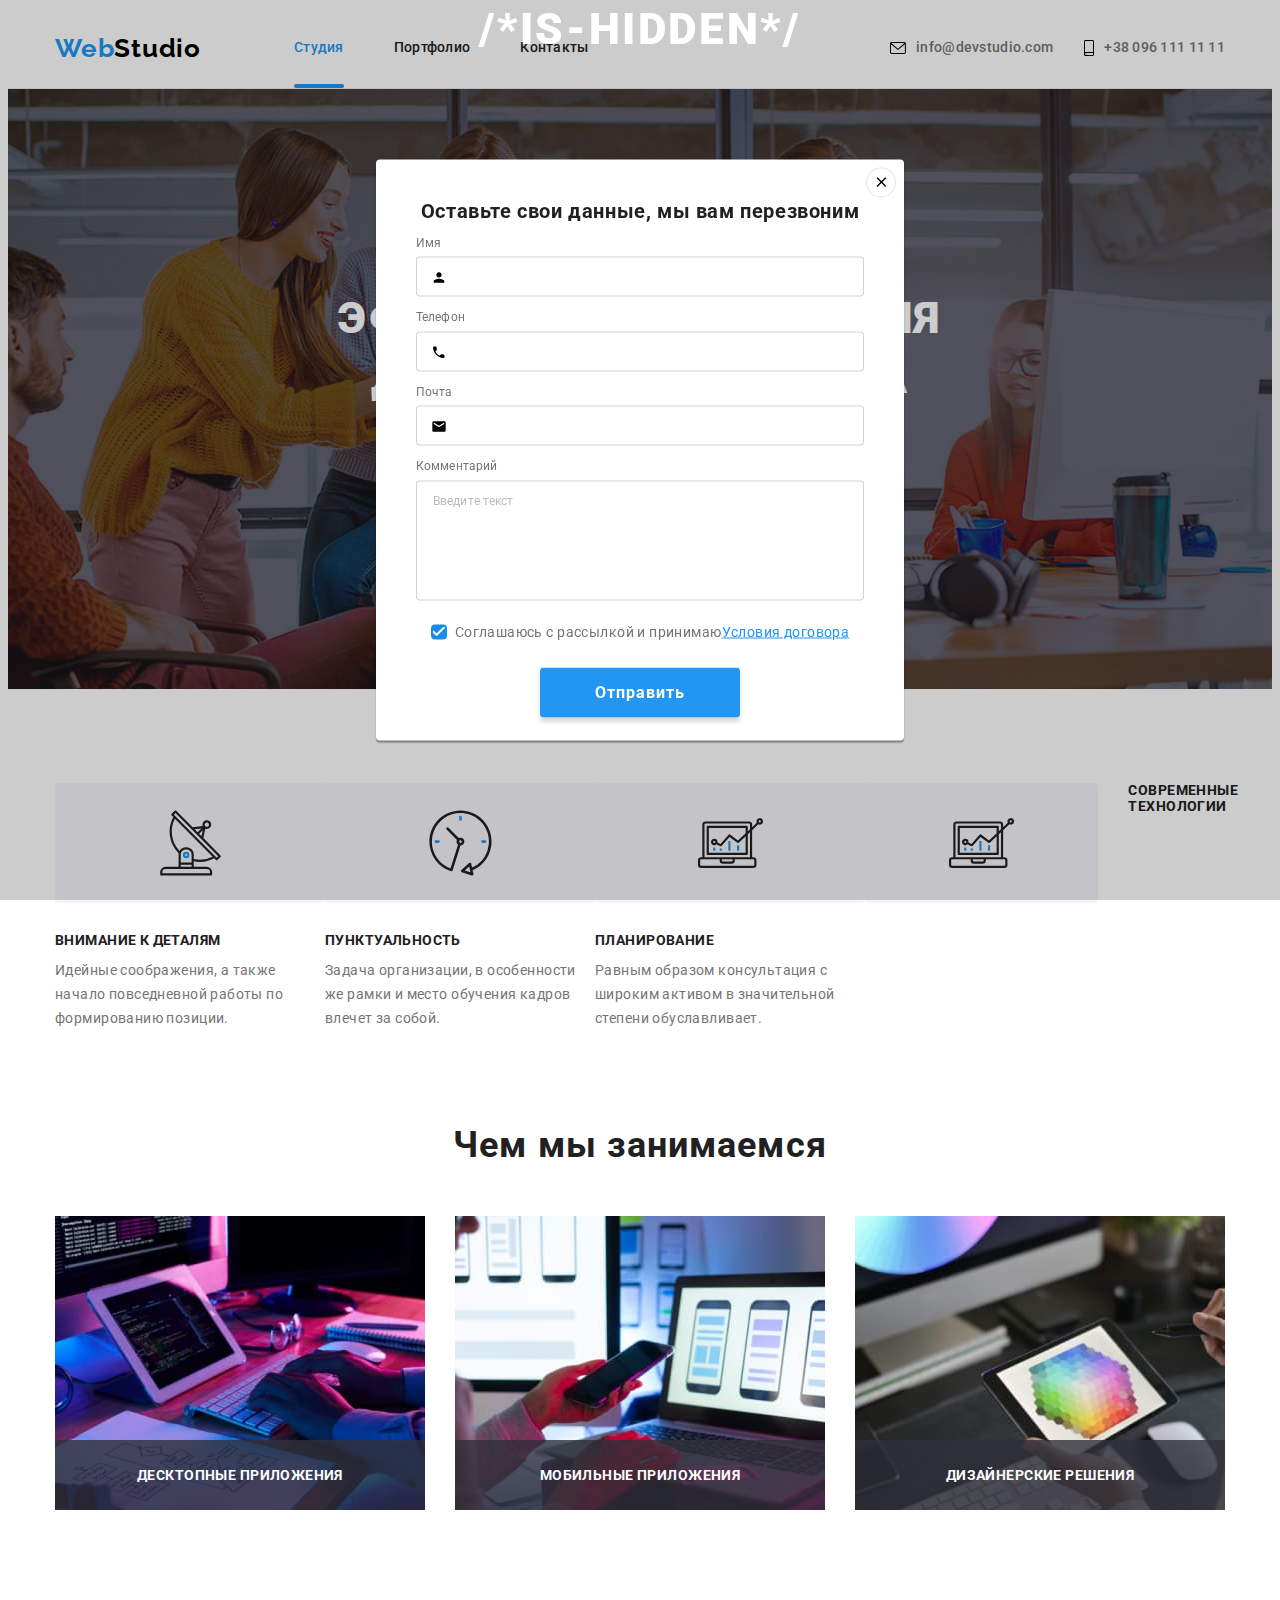
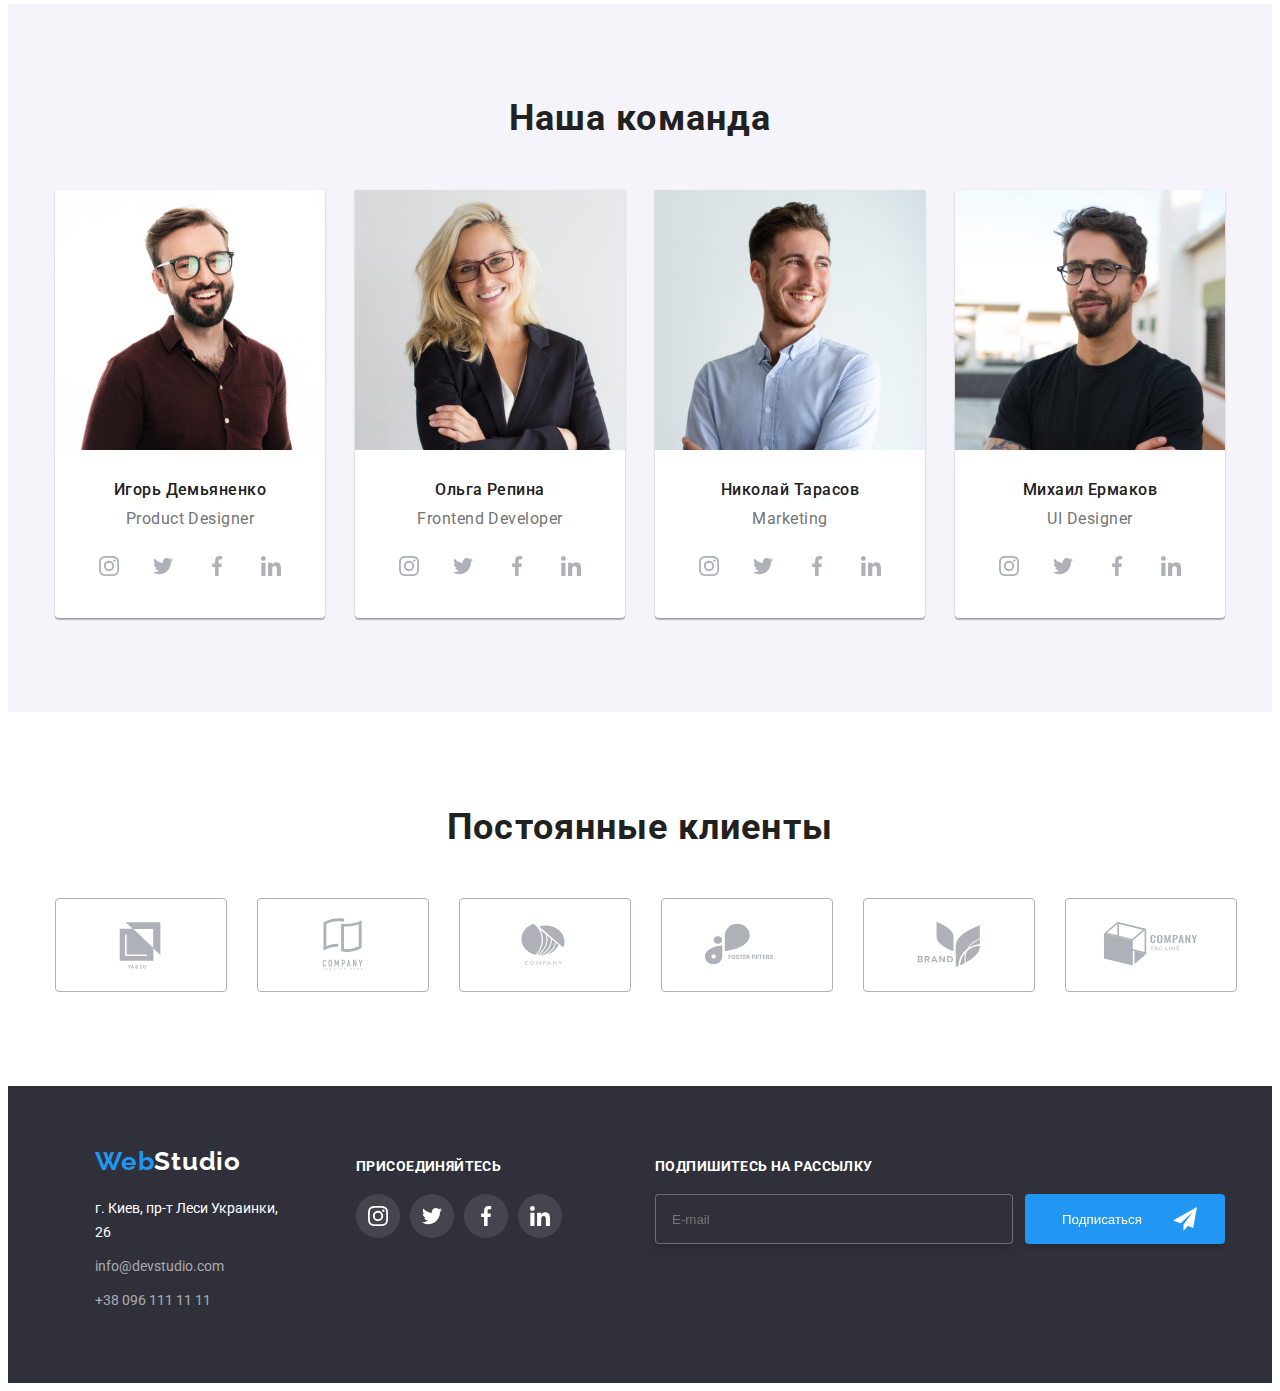
==== commit 99450f41: "12/07/22" ====
--- a/index.html
+++ b/index.html
@@ -124,8 +124,8 @@
 
 <div class="form-checkbox">
 <label class="label" for="policy">
-  <input class="checkbox" type="checkbox" name="policy" id="policy" checked/>
-  
+  <input class="checkbox visually-hidden" type="checkbox" name="policy" id="policy" checked/>
+  <span class="checkbox-icon"></span>
  <!-- <svg class="" width="16" height="16"> -->
  <!-- <use class="icon-off" href="./images/icons.svg#icon-chekbox"></use> -->
  <!-- <use class="icon-on" href="./images/icons.svg#icon-icon-fly"></use> -->
--- a/css/styles.css
+++ b/css/styles.css
@@ -356,11 +356,11 @@
 
 .form-input{
     font-family: 'Roboto';
-        font-style: normal;
-        font-weight: 400;
-        font-size: 14px;
-        line-height: 16px;
-        letter-spacing: 0.01em;
+    font-style: normal;
+    font-weight: 400;
+    font-size: 14px;
+    line-height: 16px;
+    letter-spacing: 0.01em;
     width: 448px;
     height: 40px;
     border: 1px solid rgba(33, 33, 33, 0.2);
@@ -371,15 +371,23 @@
 }
 .item{
     transition-property: fill;
-        transition-duration: 250ms;
-        transition-timing-function: cubic-bezier(0.4, 0, 0.2, 1);
+    transition-duration: 250ms;
+    transition-timing-function: cubic-bezier(0.4, 0, 0.2, 1);
 }
 .form-input:hover+.item{
-    fill:rgba(33, 150, 243, 1);
-    
-}
-.form-input:hover,.form-input:focus{
+    fill:rgba(33, 150, 243, 1);   
+}
+.form-input:hover{
     cursor: pointer;
+    border-color: rgba(33, 150, 243, 1);
+}
+.form-input:focus-within{
+    fill: rgba(33, 150, 243, 1);
+    border-color: rgba(33, 150, 243, 1);
+}
+.form-input:focus~.item{
+    fill: rgba(33, 150, 243, 1);
+border-color: rgba(33, 150, 243, 1);
 }
 .form-input-comment{
     width: 448px;
@@ -406,6 +414,9 @@
     
         color: rgba(117, 117, 117, 0.5);
 }
+.form-input-comment:hover{
+border-color: rgba(33, 150, 243, 1);
+}
 .form-field{
     display: flex;
     flex-direction: column;
@@ -427,6 +438,8 @@
 }
 .form-checkbox{
     display: inline-block;
+    justify-content: space-between;
+    align-items: center;
     margin-top: 20px;
     font-family: 'Roboto';
     font-style: normal;
@@ -440,20 +453,35 @@
     color: #757575;
 }
 .label{
-    display:inline-block;
-    align-items: center;
-    justify-content: center;
-}
-.checkbox{}
+    display:inline-flex;
+    align-items: center;
+    
+}
+.checkbox{
+    display: inline-block;
+    
+}
 
 .checkbox-icon{
-    display:inline-block;
+    display:inline-flex;
+    
     width: 16px;
-    height: 16px;
-background-image: url("../images/icons.svg#icon-chekbox");
+    height: 15px;
+    border: 2px solid rgba(33, 33, 33, 1);
+    border-radius: 4px;
+    margin-right: 8px;
+    padding-top: 4px;
+/*background-image: url("../images/icons.svg#icon-chekbox");
 background-size:contain;
-background-origin: border-box;
-
+background-origin: border-box;*/
+}
+.checkbox:checked + .checkbox-icon{
+    border-color: rgba(24, 140, 232, 1);
+    background-color: rgba(24, 140, 232, 1);
+    background-image: url("../images/fly.svg");
+    background-size: contain;
+    background-origin: border-box;
+    
 }
 .check-input-on{
     display:inline-flex;
@@ -487,7 +515,7 @@
         left: 700px;
         top: 712px;
     padding: 0;
-    
+    margin-top: 20px;
         background: #2196F3;
         box-shadow: 0px 4px 4px rgba(0, 0, 0, 0.15);
         border-radius: 4px;
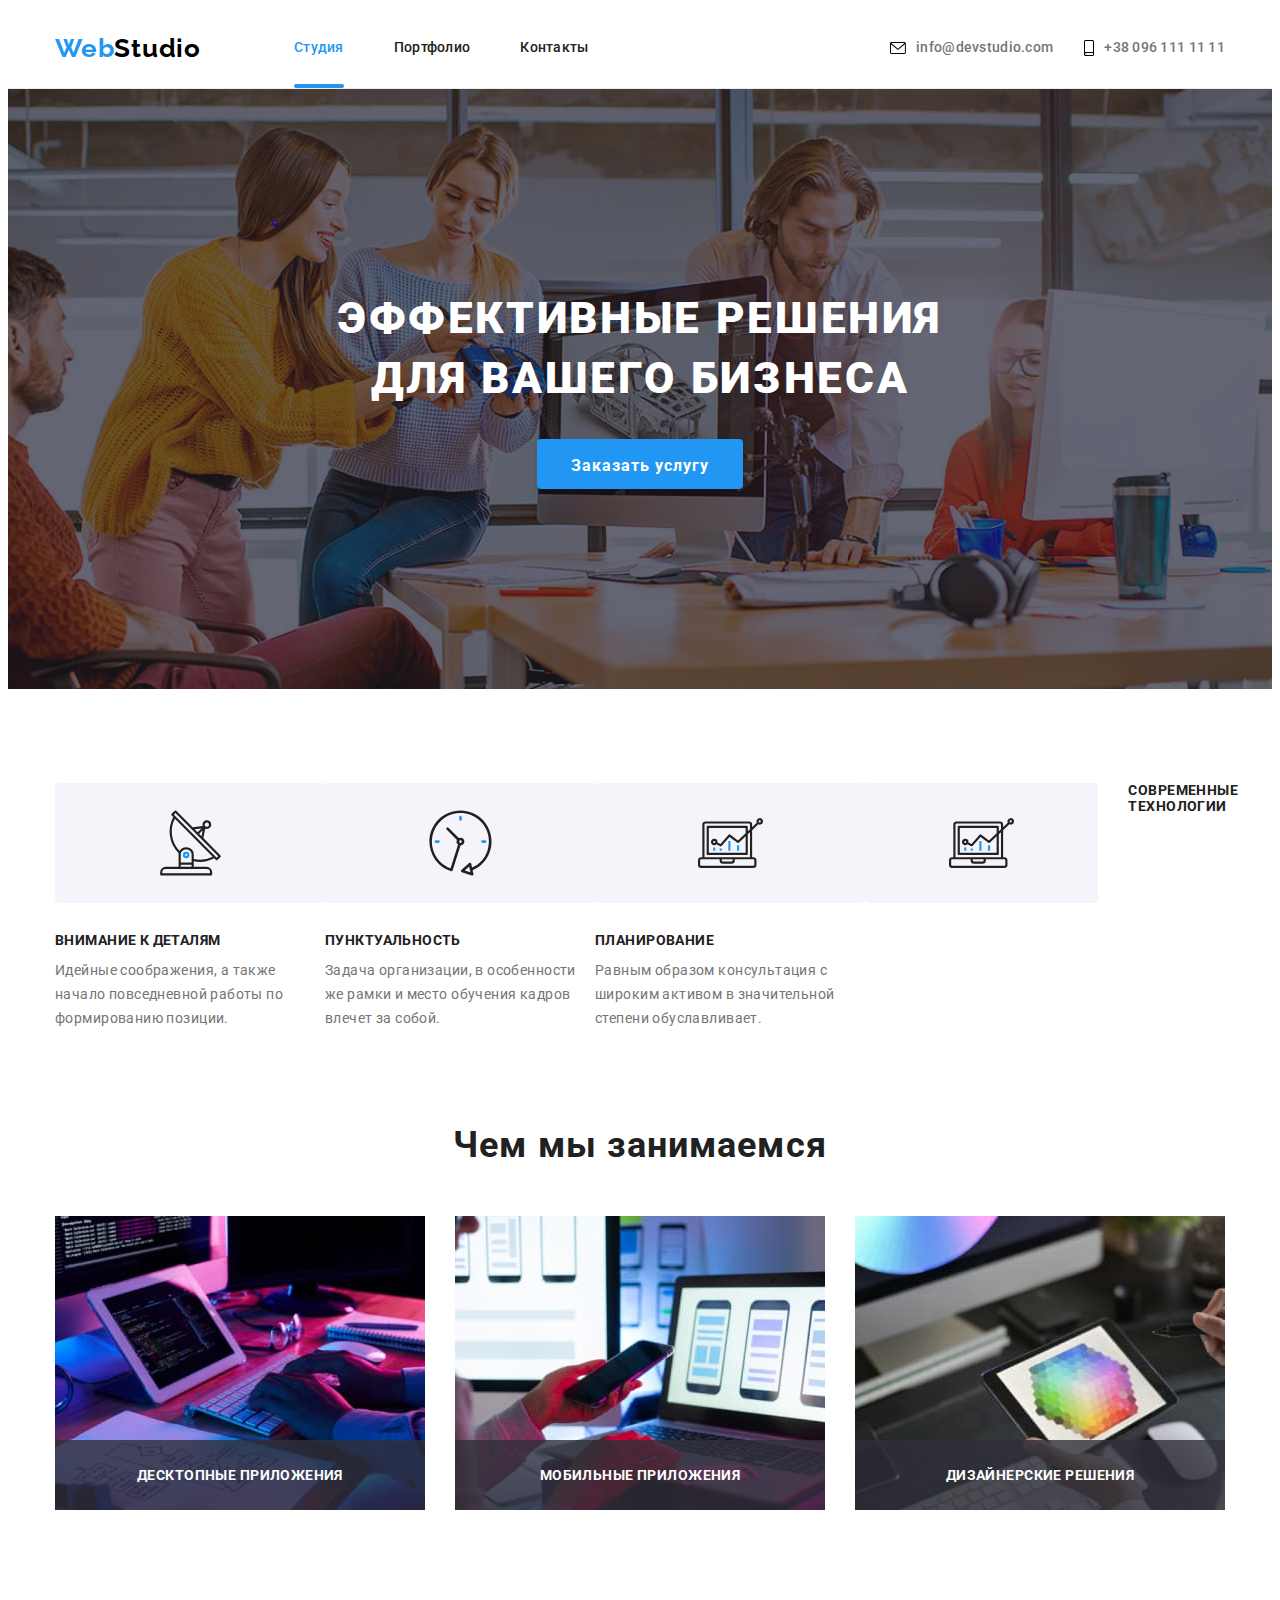
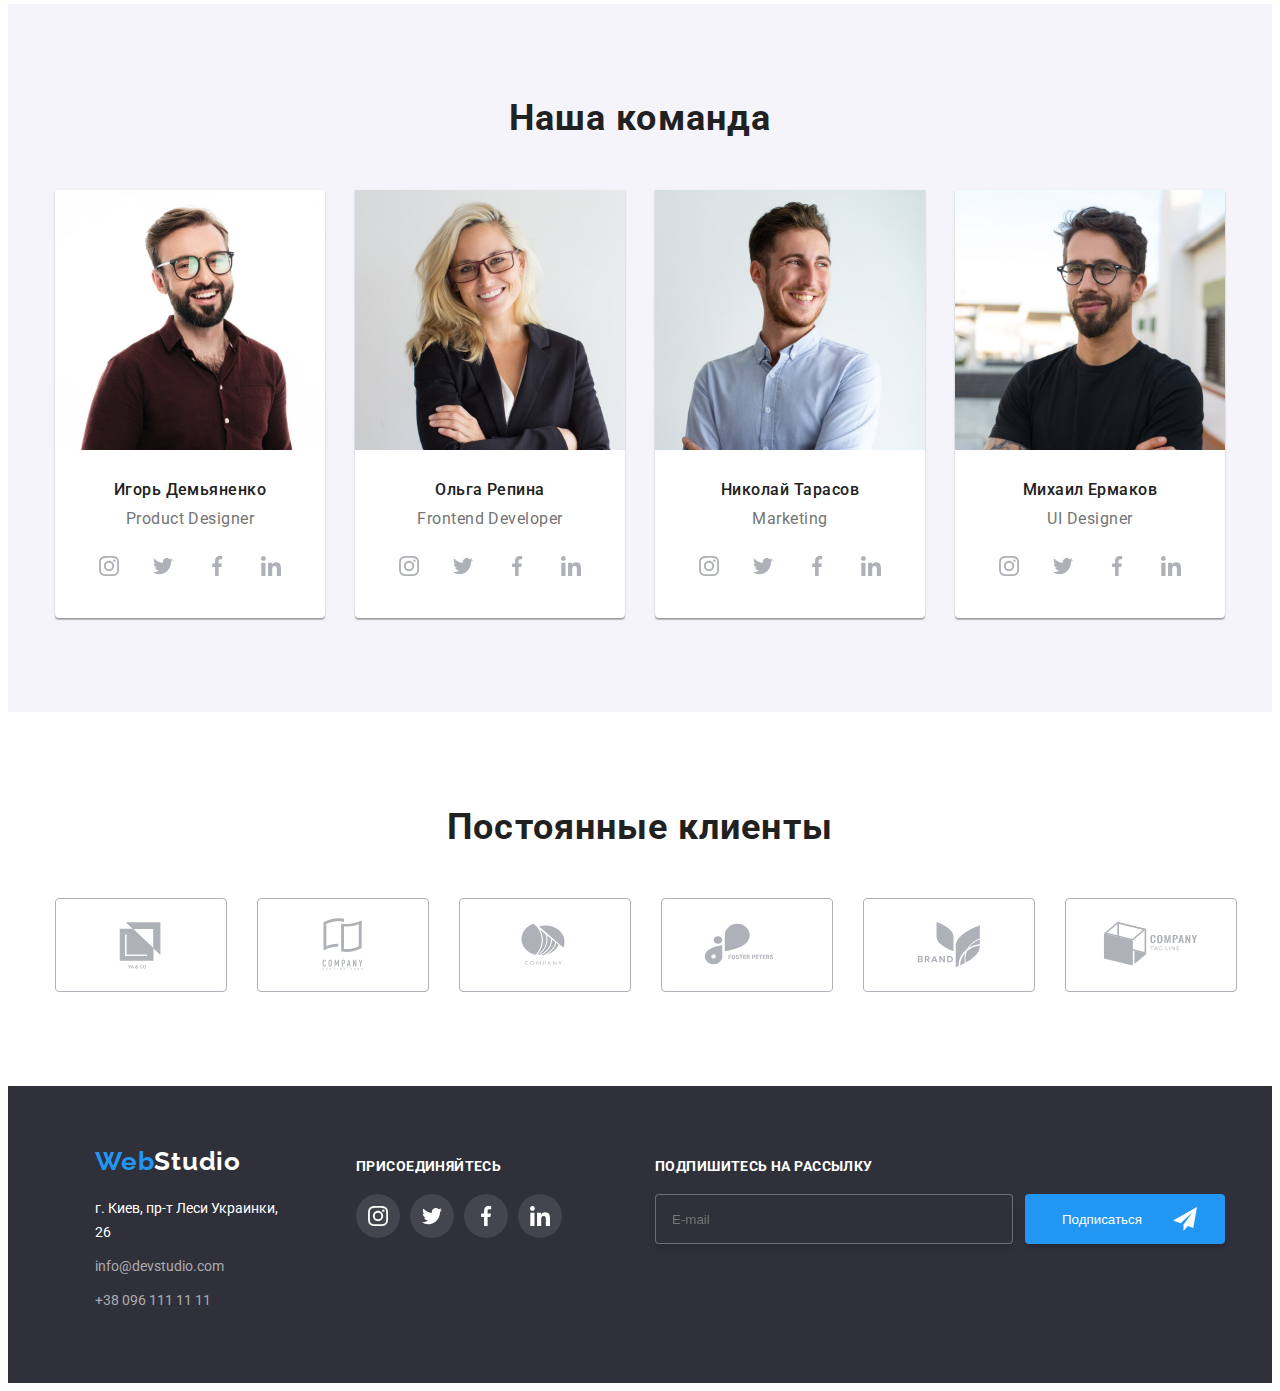
==== commit a8d51a64: "12.07.22 21-11" ====
--- a/index.html
+++ b/index.html
@@ -78,26 +78,32 @@
         <button class="btn" data-modal-open type="button">
           Заказать услугу
         </button>
-        <div class="backdrop" data-modal> /*is-hidden*/
+        <div class="backdrop is-hidden" data-modal> /*is-hidden*/
           <div class="hero-modal">
 <div class="form-header">
             <strong>Оставьте свои данные, мы вам перезвоним</strong>
             </div>
             <form  autocomplete="off" method="POST" action="">
               <div class="form-title form-field">
-              
-  <label class="" for="name">Имя</label>
+<label class="" for="name">Имя</label>
 <input class="form-input" type="text" name="name" id="name"/>
 <span class="item">
     <svg class="icon-custom" width="16" height="16"> 
-    <use href="./images/icons.svg#icon-person"></use>
+    <use class="test1" href="./images/icons.svg#icon-person"></use>
     </svg>
   </span>
+  <!-- <label class="field"> -->
+  <!-- <span class="item">Имя</span> -->
+  <!-- <input class="form-input" type="text" name="name" id="name"/> -->
+  <!-- <svg class="icon-custom " width="16" height="16">  -->
+    <!-- <use  href="./images/icons.svg#icon-person"></use> -->
+  <!-- </svg> -->
+<!-- </label> -->
 </div>
 <div class="form-title form-field">
               <label for="name">Телефон</label>
   
-  <input class="form-input" type="phone" name="phone" id="phone"/>
+  <input class="form-input" type="tel" name="phone" id="phone"/>
 <span class="item">
     <svg class="icon-custom" width="16" height="16"> 
     <use href="./images/icons.svg#icon-phone-form"></use>
@@ -133,18 +139,18 @@
 Соглашаюсь с рассылкой и принимаю 
                 <a class="link-agreement" href="">Условия договора</a>
               </label>
-
-<div  >
+</div>
+<div>
 <button class="btn-send" type="submit">Отправить</button>
 </div>
-              </form>
+            </form>          
 
           <button class="hero-modal-clsbtn" data-modal-close type="button">
               <svg class="close-action" width="18" height="18">
                 <use href="./images/icons.svg#icon-close-black"></use>
               </svg>
             </button>
-          </div>
+          
         </div>
       </section>
       <section class="section-min">
@@ -589,7 +595,7 @@
         </div>
       </section>
     </main>
-    <footer class="footer">
+<footer class="footer">
       <div class="container">
         <ul class="footer-line">
           <li>
--- a/css/styles.css
+++ b/css/styles.css
@@ -332,6 +332,7 @@
     background-color: rgba(0, 0, 0, 0.2);
     opacity: 1;
     transition: opacity 250ms cubic-bezier(0.4, 0, 0.2, 1);
+    z-index: 100;
 }
 
 .hero-modal{
@@ -381,14 +382,25 @@
     cursor: pointer;
     border-color: rgba(33, 150, 243, 1);
 }
-.form-input:focus-within{
+/*.form-input:focus-within > .icon-custom{
     fill: rgba(33, 150, 243, 1);
     border-color: rgba(33, 150, 243, 1);
-}
-.form-input:focus~.item{
+}*/
+
+.form-input:focus-within + .item{
     fill: rgba(33, 150, 243, 1);
-border-color: rgba(33, 150, 243, 1);
-}
+}
+.form-input:focus{
+    border-color: rgba(33, 150, 243, 1);
+}
+/*.form-input:focus ~ .item {
+    fill: rgba(33, 150, 243, 1);
+    border-color: rgba(33, 150, 243, 1);
+}
+.form-input:focus > .test1 {
+    fill: rgba(33, 150, 243, 1);
+    border-color: rgba(33, 150, 243, 1);
+}*/
 .form-input-comment{
     width: 448px;
         height: 120px;
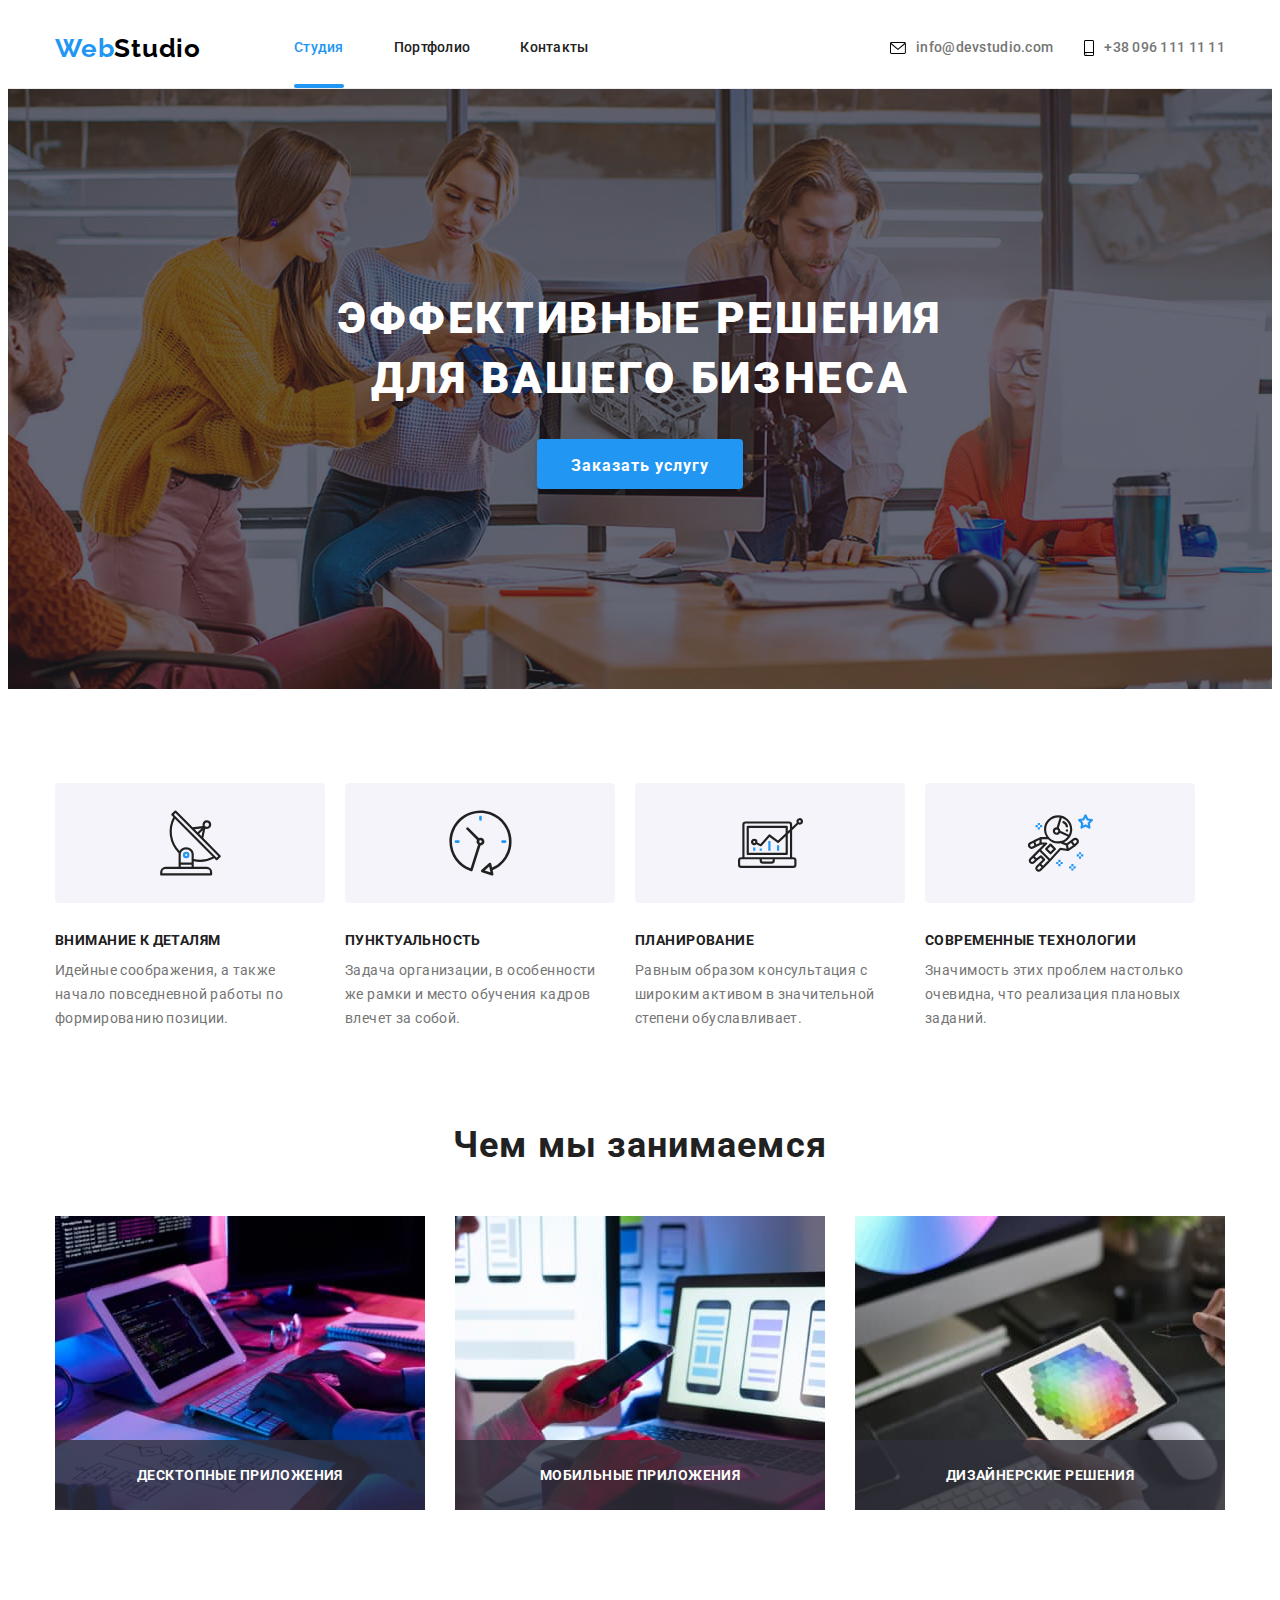
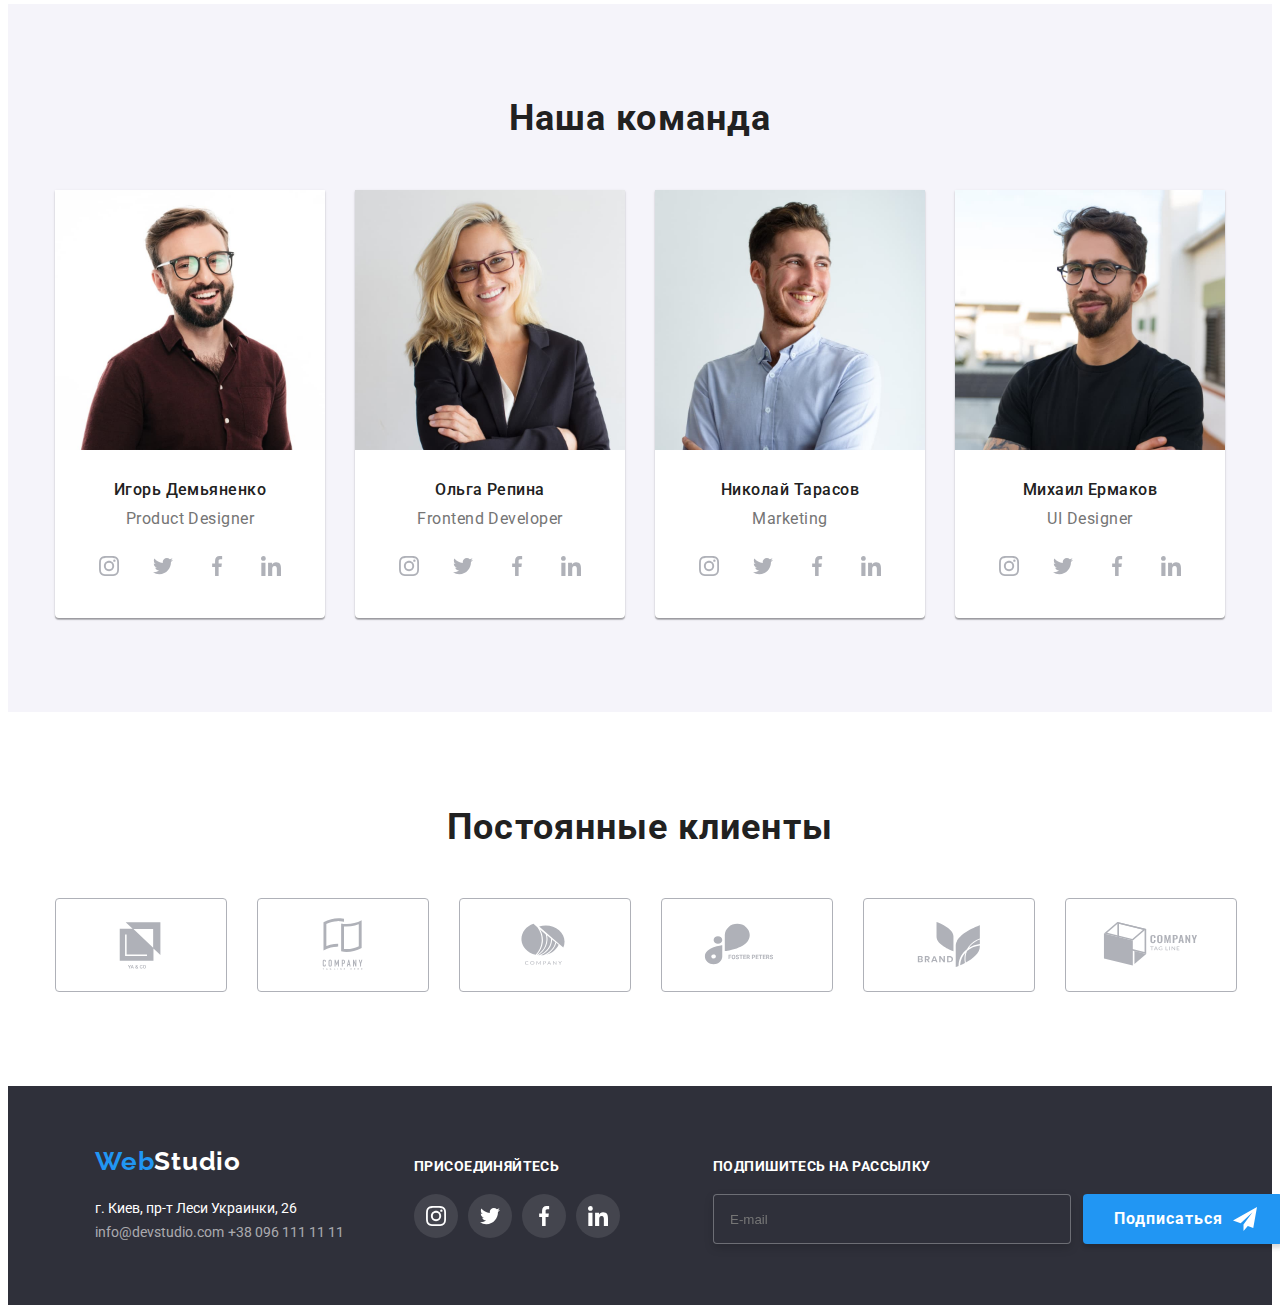
==== commit c00504fe: "14/07/22" ====
--- a/index.html
+++ b/index.html
@@ -80,12 +80,12 @@
         </button>
         <div class="backdrop is-hidden" data-modal> /*is-hidden*/
           <div class="hero-modal">
-<div class="form-header">
+            <div class="form-header">
             <strong>Оставьте свои данные, мы вам перезвоним</strong>
             </div>
-            <form  autocomplete="off" method="POST" action="">
+            <form  autocomplete="off" method="POST">
               <div class="form-title form-field">
-<label class="" for="name">Имя</label>
+<label class="form-label" for="name">Имя</label>
 <input class="form-input" type="text" name="name" id="name"/>
 <span class="item">
     <svg class="icon-custom" width="16" height="16"> 
@@ -122,15 +122,15 @@
 </div>
 
   
-<div class="form-title form-field">
-              <label for="name">Комментарий</label>
+<div class="form-title">
+              <label  for="name">Комментарий</label>
   
   <textarea class="form-input-comment" name="feedback" rows="8" placeholder="Введите текст"></textarea>
 </div>
 
 <div class="form-checkbox">
 <label class="label" for="policy">
-  <input class="checkbox visually-hidden" type="checkbox" name="policy" id="policy" checked/>
+  <input class="checkbox visually-hidden" type="checkbox" name="policy" id="policy"/>
   <span class="checkbox-icon"></span>
  <!-- <svg class="" width="16" height="16"> -->
  <!-- <use class="icon-off" href="./images/icons.svg#icon-chekbox"></use> -->
@@ -199,10 +199,10 @@
                 </p>
               </div>
             </li>
-            <li class="benefits-item">
+            <li>
               <div class="icon-block">
                 <svg class="picture" width="65" height="70">
-                  <use href="./images/icons.svg#icon-diagram"></use>
+                  <use href="./images/icons.svg#icon-astronaut"></use>
                 </svg>
               </div>
               <h3 class="header3">Современные технологии</h3>
--- a/css/styles.css
+++ b/css/styles.css
@@ -338,7 +338,7 @@
 .hero-modal{
     display: inline-flex;
     flex-direction: column;
-    /*justify-content: center;*/
+    justify-content: space-around;
     align-items:center;
     position:absolute;
     left:50%;
@@ -354,7 +354,13 @@
     transform: translate(-50%, -50%) scale(1);
     transition: transform 250ms cubic-bezier(0.4, 0, 0.2, 1);
 }
-
+.form-header{
+    margin-bottom: 12px;
+    padding:0;
+}
+.form-label{
+    margin-bottom: 4px;
+}
 .form-input{
     font-family: 'Roboto';
     font-style: normal;
@@ -369,6 +375,11 @@
     padding-top:12px;
     padding-bottom:12px;    
     padding-left: 42px;
+    margin:0;
+
+    transition-property: border-color;
+        transition-duration: 250ms;
+        transition-timing-function: cubic-bezier(0.4, 0, 0.2, 1);
 }
 .item{
     transition-property: fill;
@@ -391,30 +402,34 @@
     fill: rgba(33, 150, 243, 1);
 }
 .form-input:focus{
+    background-color: transparent;
+    outline:none;
     border-color: rgba(33, 150, 243, 1);
 }
-/*.form-input:focus ~ .item {
-    fill: rgba(33, 150, 243, 1);
+.form-input-comment:focus{
+    background-color: transparent;
+    outline: none;
     border-color: rgba(33, 150, 243, 1);
 }
-.form-input:focus > .test1 {
-    fill: rgba(33, 150, 243, 1);
-    border-color: rgba(33, 150, 243, 1);
-}*/
+
 .form-input-comment{
     width: 448px;
         height: 120px;
         border: 1px solid rgba(33, 33, 33, 0.2);
         border-radius: 4px;
-        padding: 0;
+        
         resize: none;
         padding: 12px 16px;
         font-family: 'Roboto';
-            font-style: normal;
-            font-weight: 400;
-            font-size: 14px;
-            line-height: 16px;
-            letter-spacing: 0.01em;
+        font-style: normal;
+        font-weight: 400;
+        font-size: 14px;
+        line-height: 16px;
+        letter-spacing: 0.01em;
+
+        transition-property: border-color;
+        transition-duration: 250ms;
+        transition-timing-function: cubic-bezier(0.4, 0, 0.2, 1);
 }
 .form-input-comment::placeholder{
     font-family: 'Roboto';
@@ -432,7 +447,7 @@
 .form-field{
     display: flex;
     flex-direction: column;
-    margin-top: 10px;}
+    margin-bottom: 10px;}
 
 .form-title label{
     display: block;
@@ -445,14 +460,14 @@
     text-transform:none;
     text-align: left;
     letter-spacing: 0.01em;
-    padding-bottom: 4px;
+    
     color: #757575;
 }
 .form-checkbox{
     display: inline-block;
     justify-content: space-between;
     align-items: center;
-    margin-top: 20px;
+    margin-top: 0px;
     font-family: 'Roboto';
     font-style: normal;
     font-weight: 400;
@@ -849,7 +864,8 @@
     color: var(--gr-color);
 }
 .footer {
-background-color: var(--f-color);
+    
+    background-color: var(--f-color);
     padding-top: 60px;
     padding-bottom: 60px;
 }
@@ -862,7 +878,7 @@
     margin-bottom: 20px;
 }
 .adress-link a {
-    display: block;
+    flex-wrap: nowrap;
     margin-bottom: 10px;
 
 
@@ -911,6 +927,7 @@
 
 .footer-left {
     display: block;
+    white-space: nowrap;
     margin-right: 70px;
 }
 
@@ -972,7 +989,9 @@
     display:flex;
     position: relative;
     align-items: center;
-        
+    padding: 0;
+    
+    text-align: center;
     margin:0;
     width: 200px;
     height: 50px;
@@ -987,11 +1006,17 @@
     }
 .checker {
     display: block;
-    
-    padding-left:29px;}
+    margin-left:29px;
+    font-family: 'Roboto';
+        font-style: normal;
+        font-weight: 700;
+        font-size: 16px;
+        line-height: 30px;
+        letter-spacing: 0.06em;
+}
 .icon-flyer{
     position: absolute;
-    right:28px;
+    right:26px;
     top:13px;
     
     /*left: 50%;
